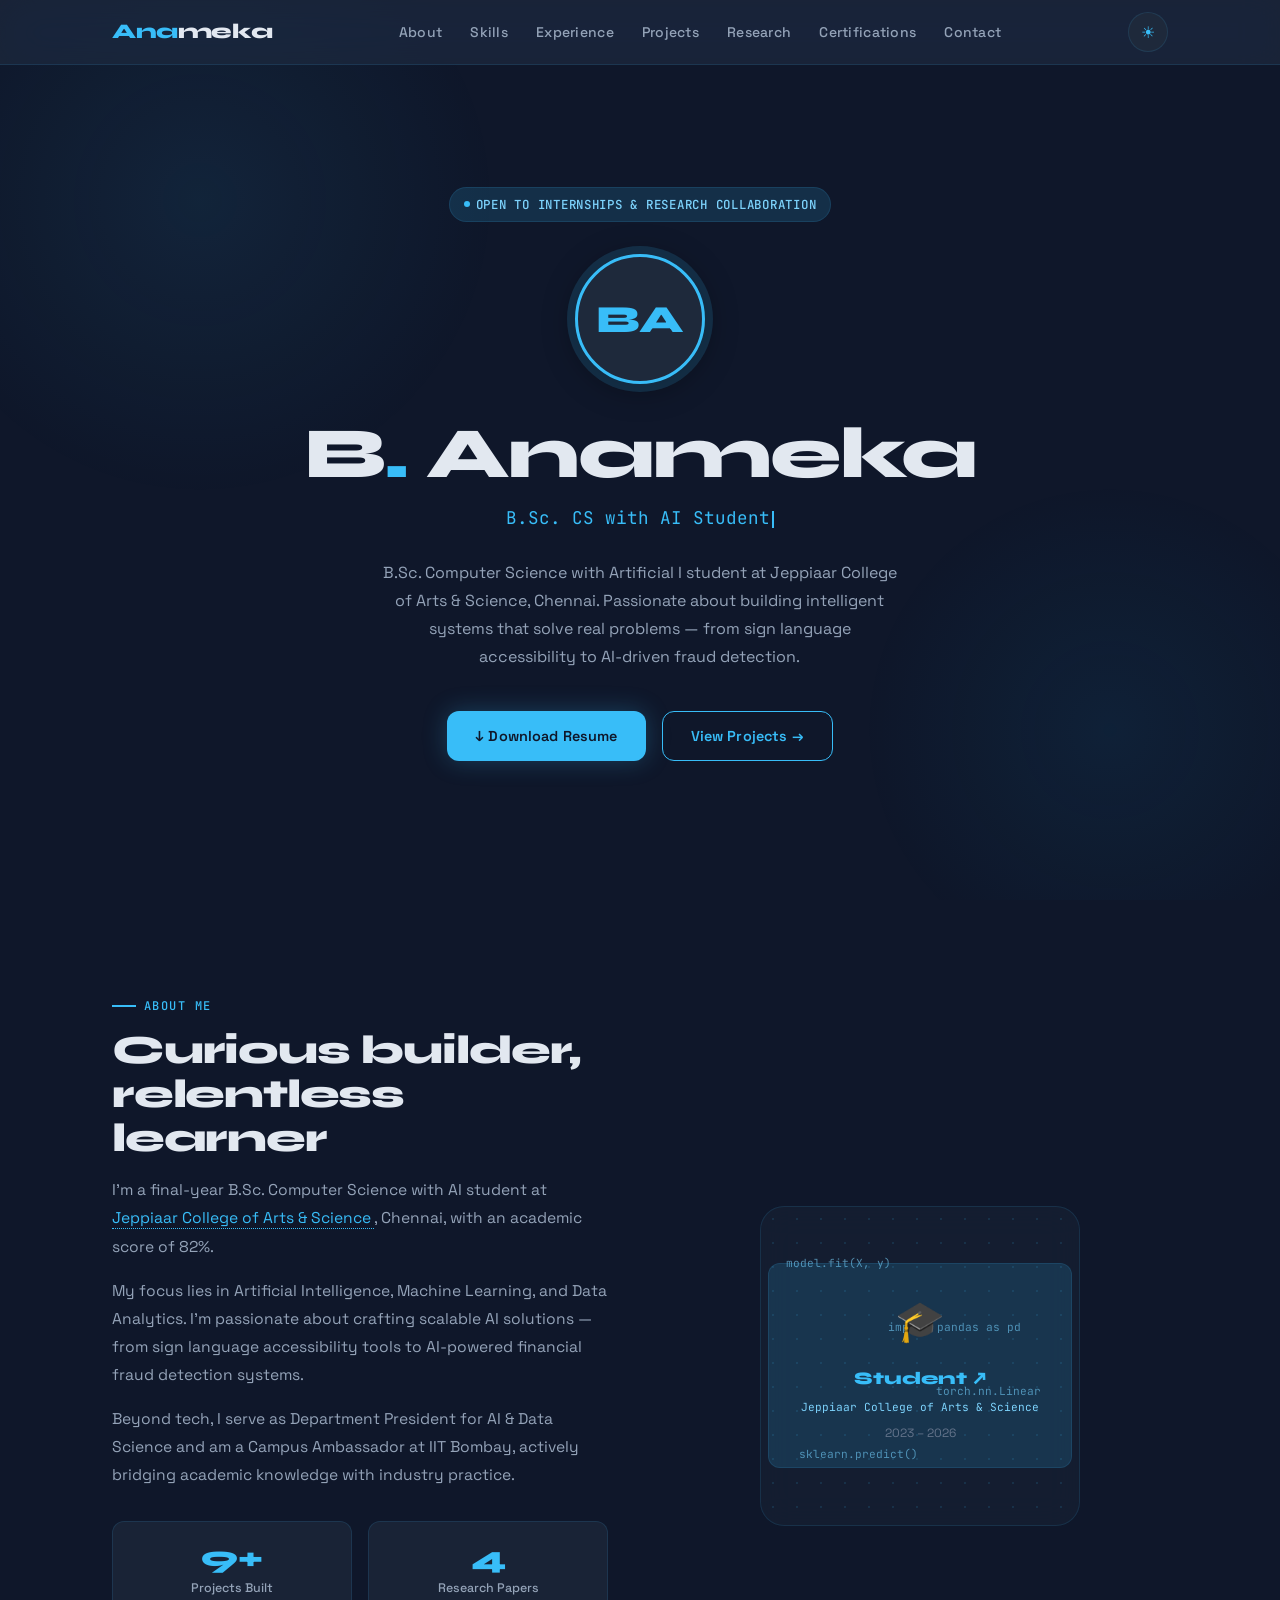
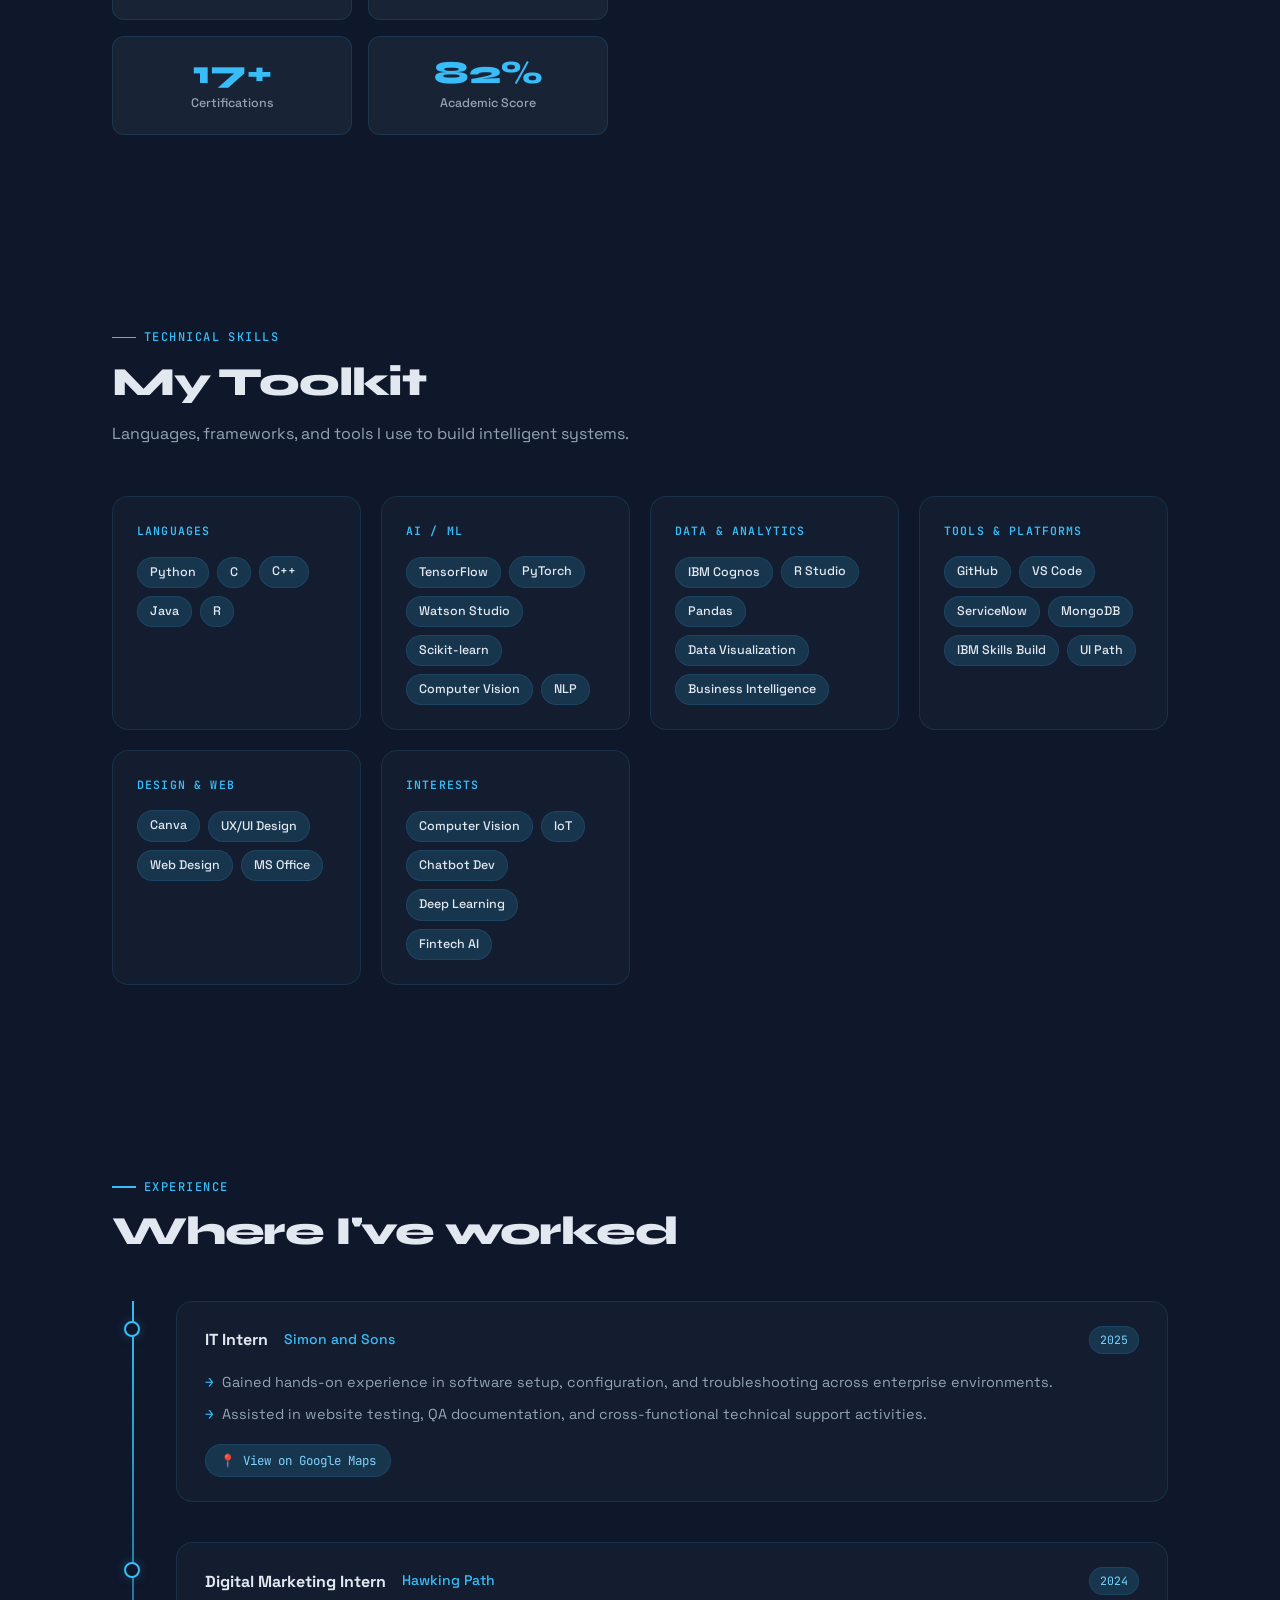
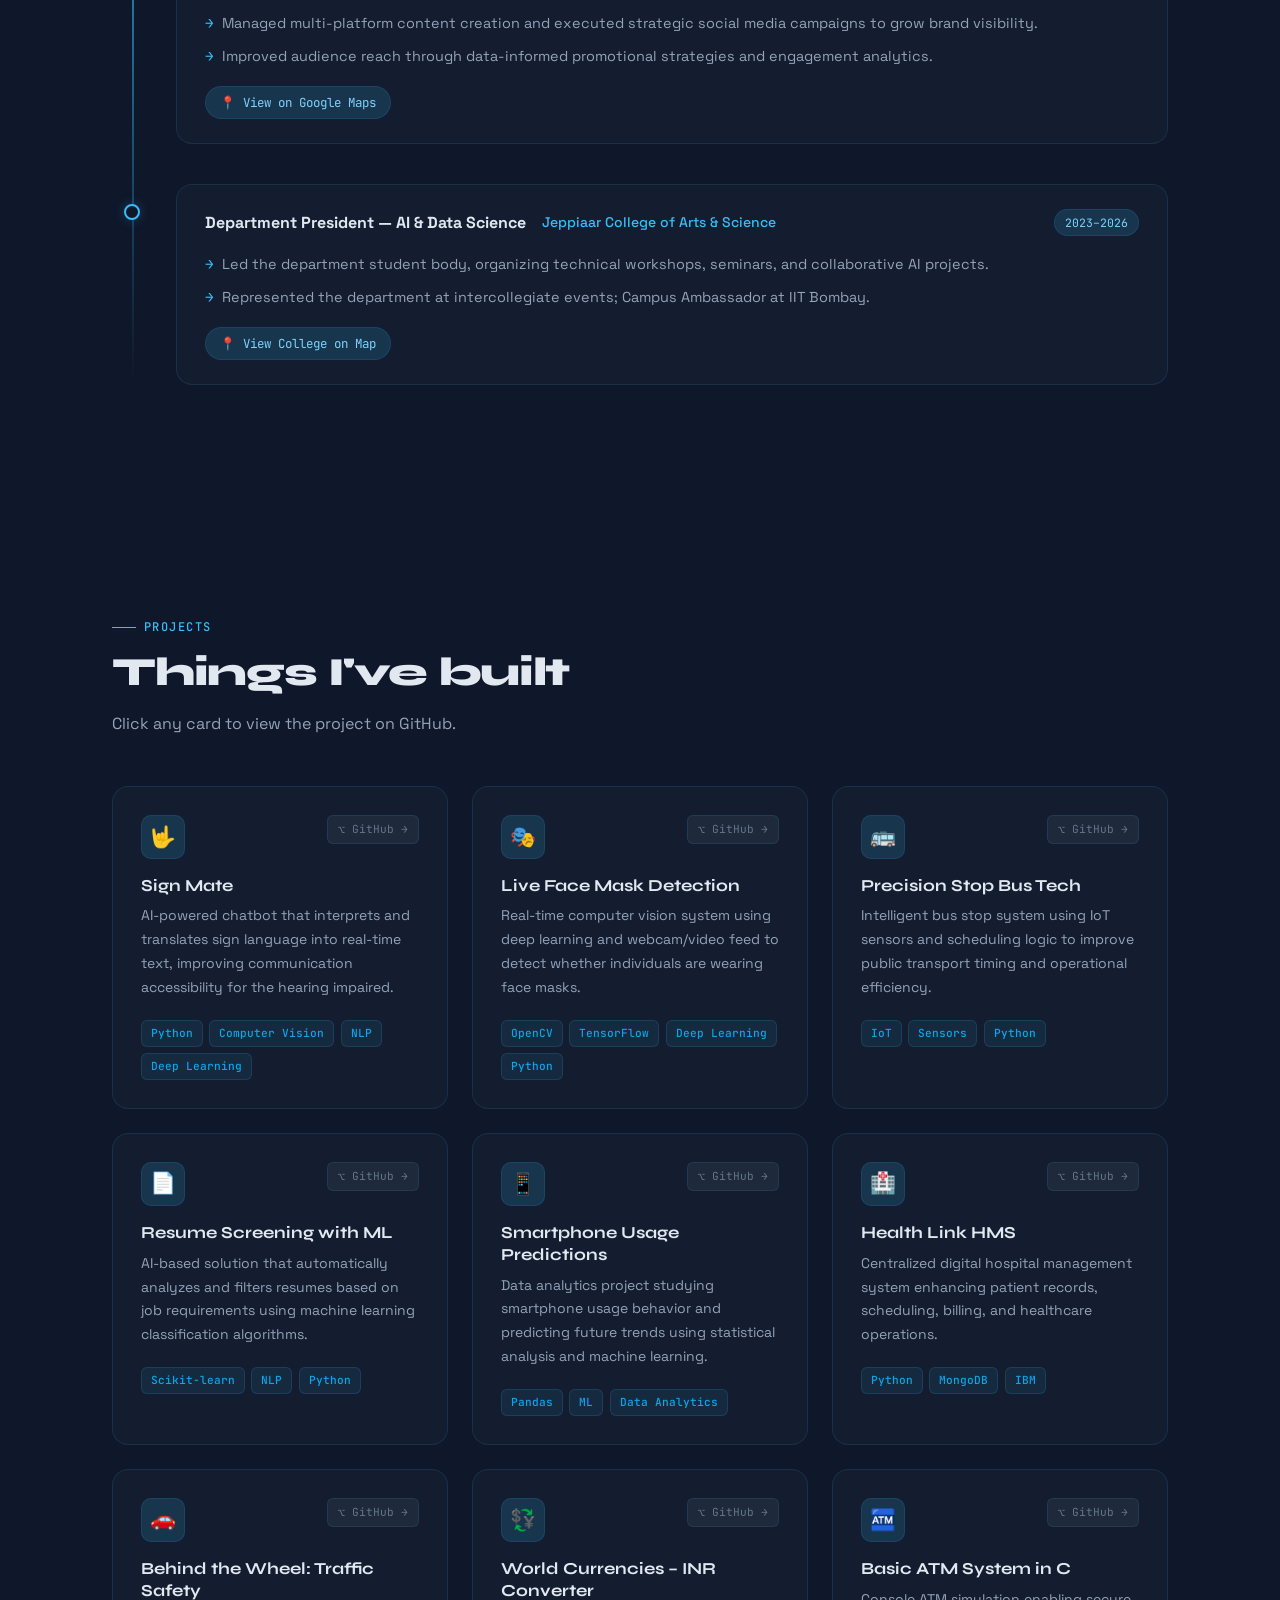
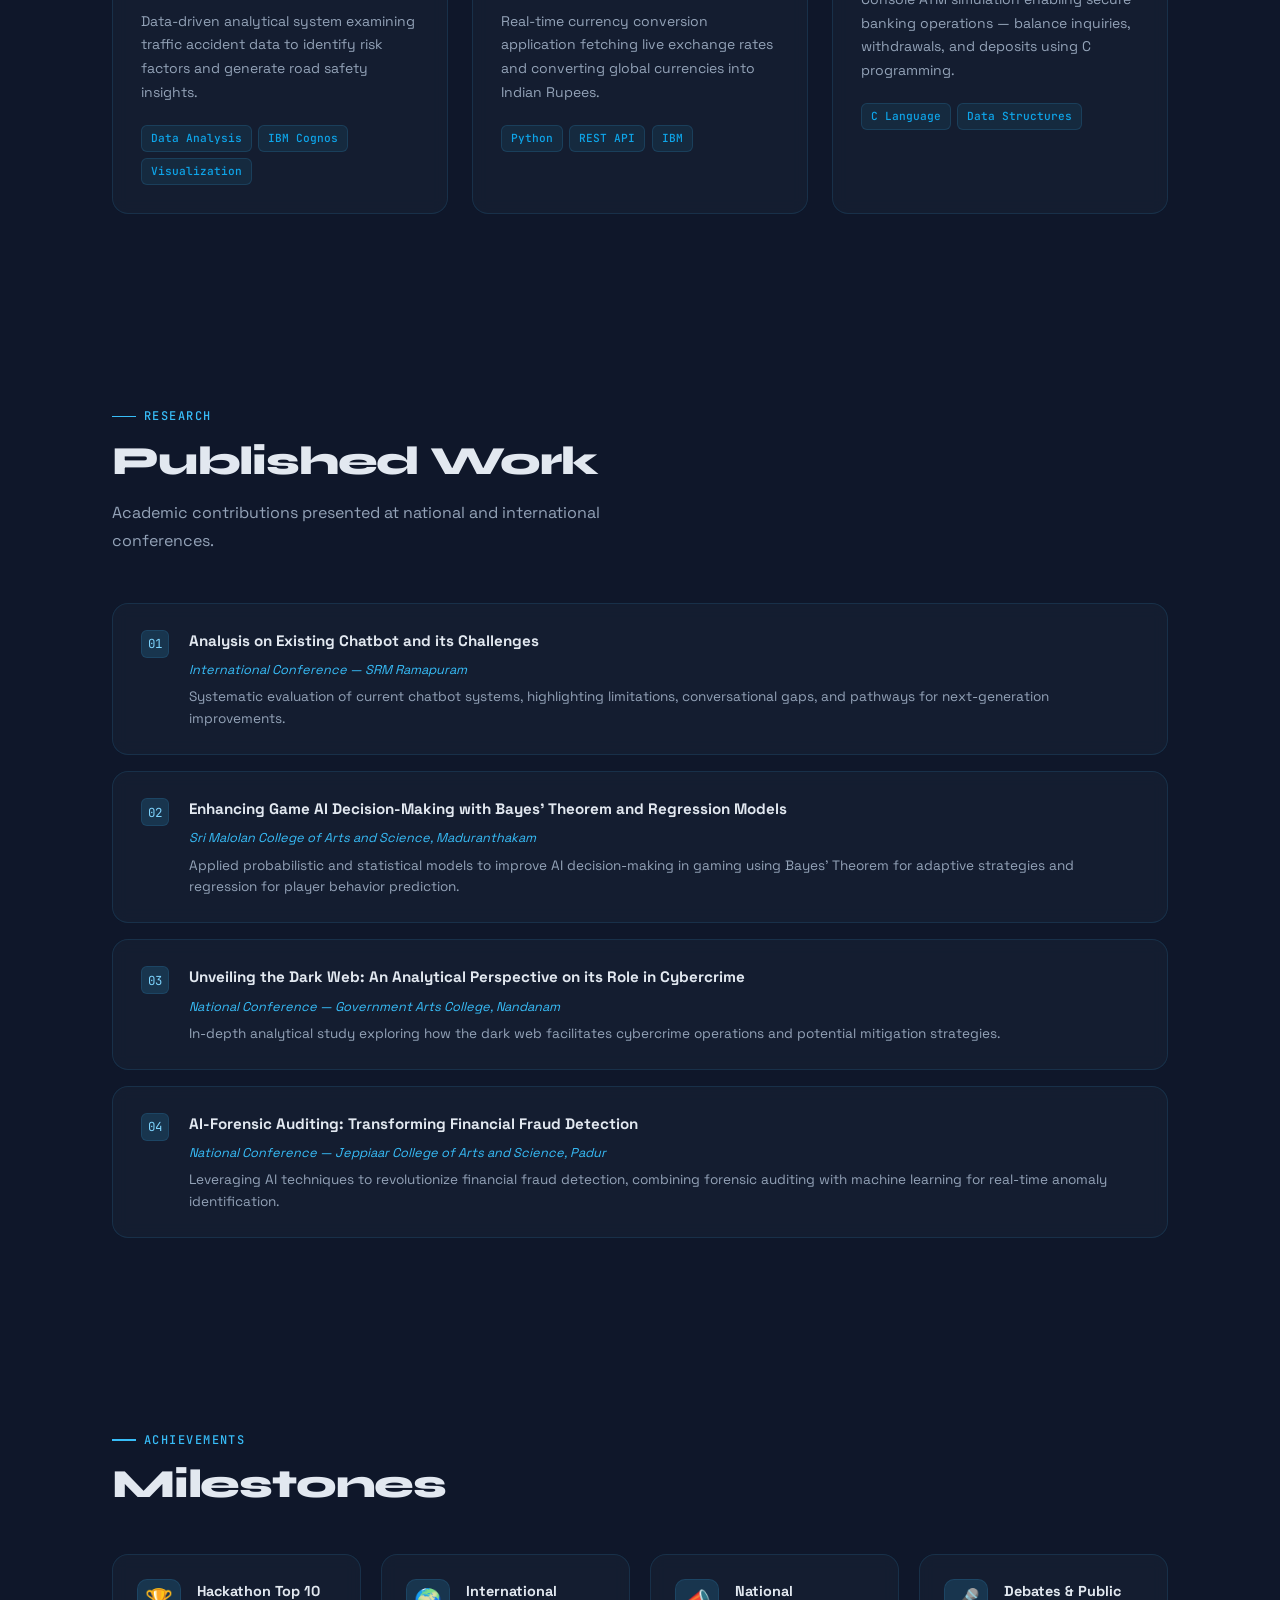
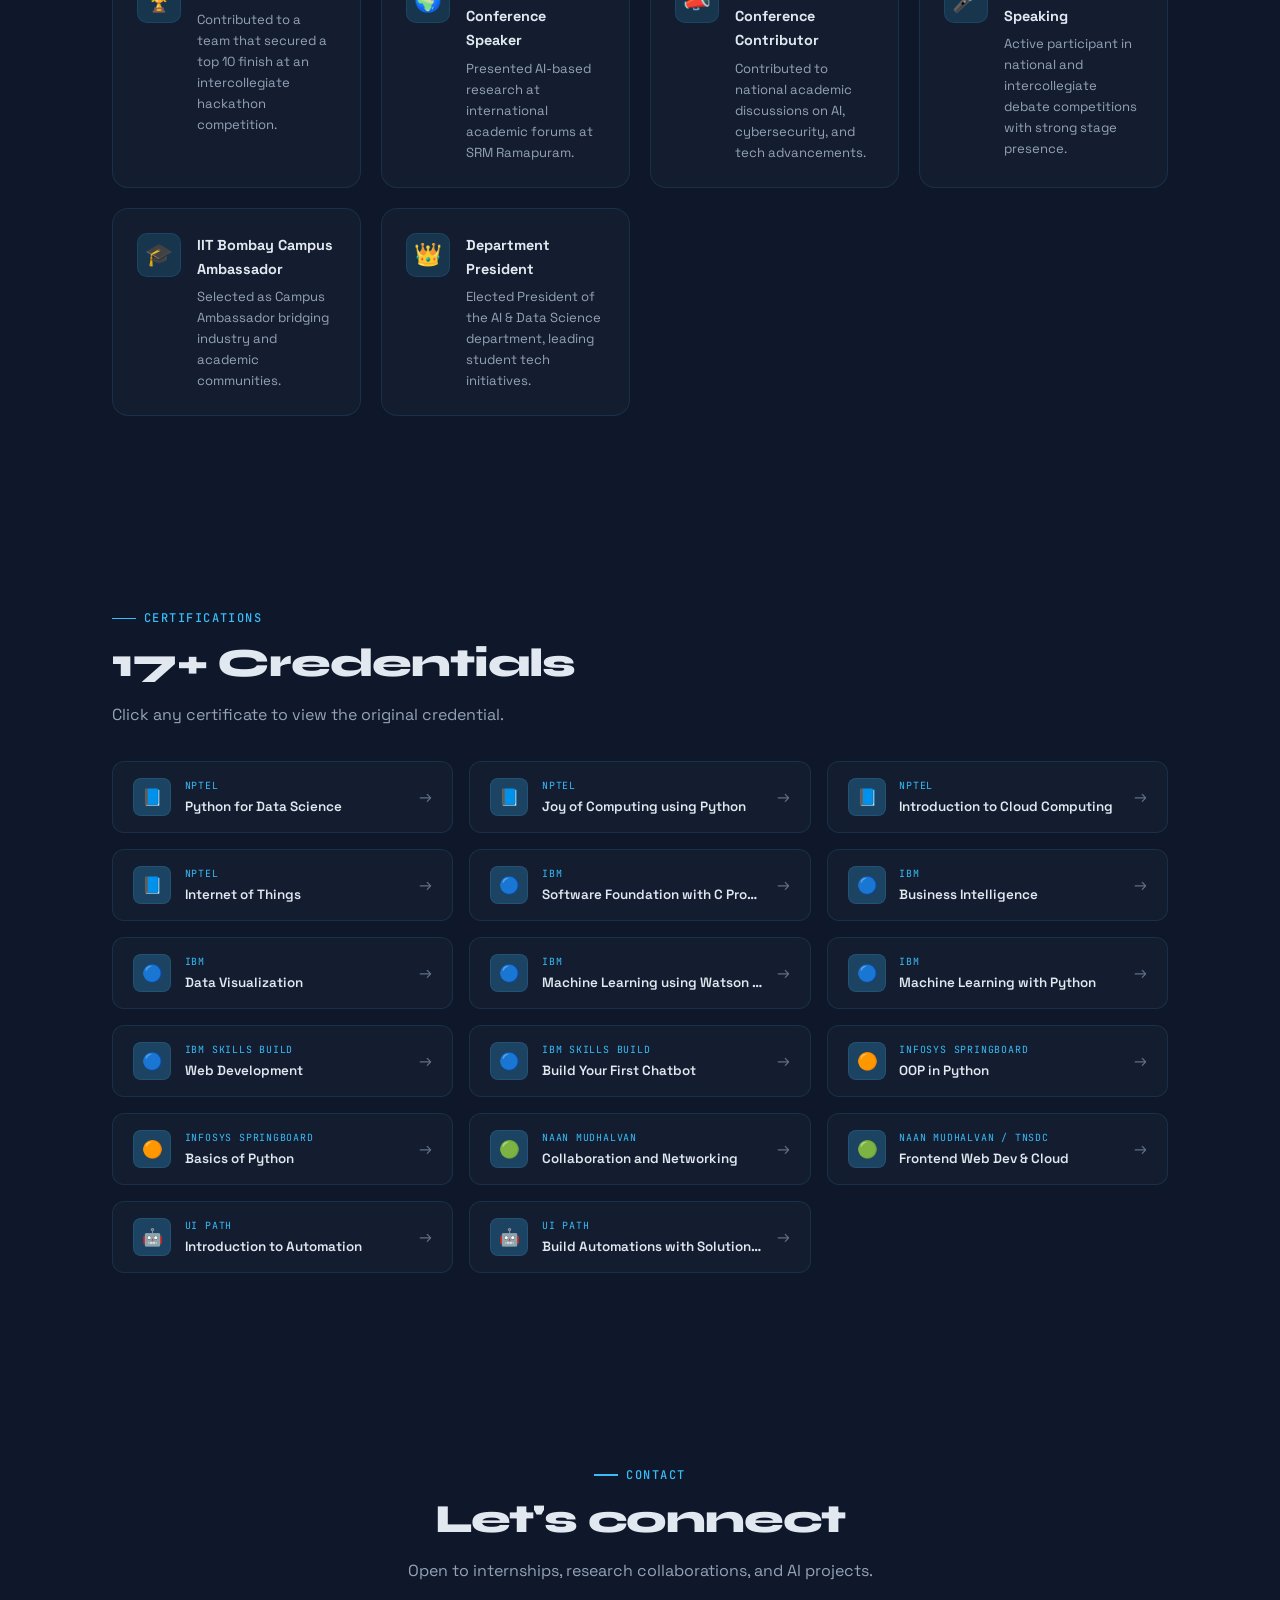
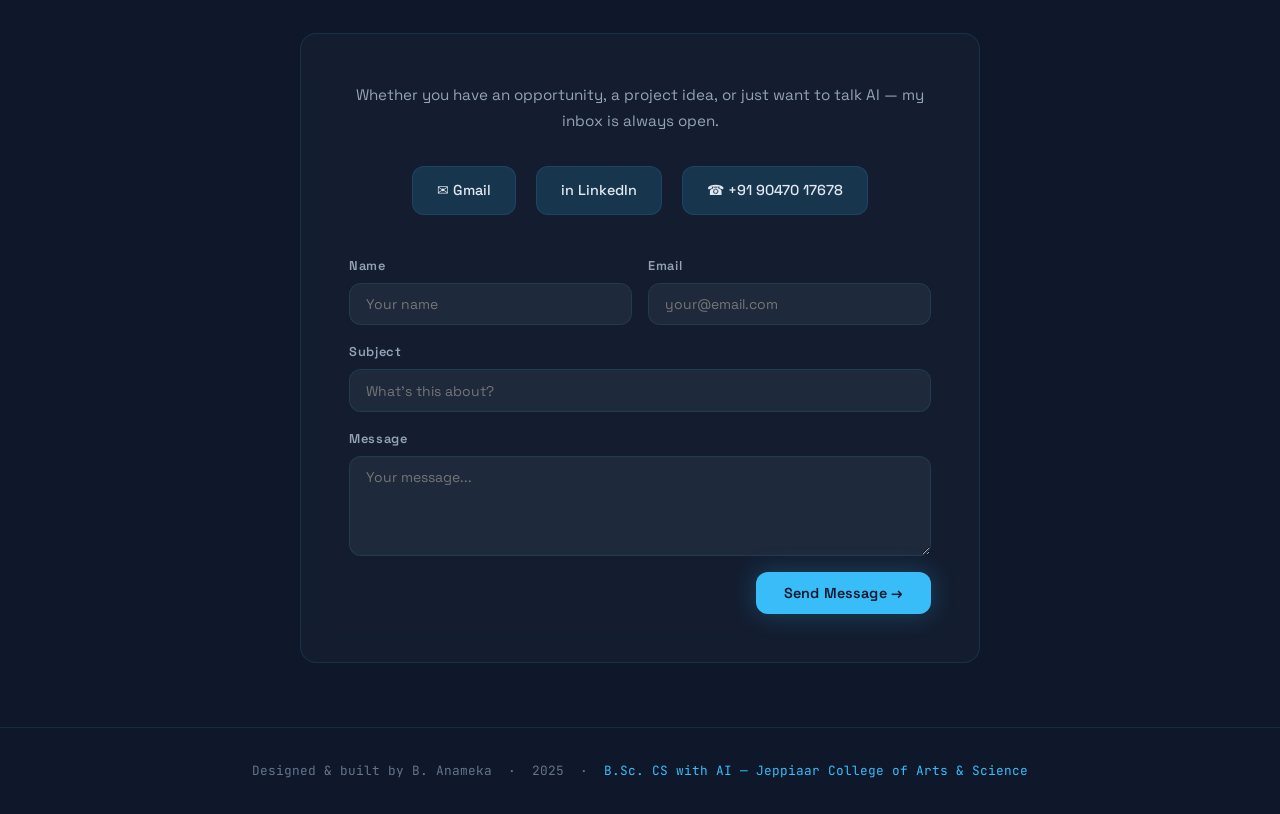
==== index.html @ 36dff704 "Rename anameka-portfolio.html to index.html" ====
<!DOCTYPE html>
<html lang="en" data-theme="dark">
<head>
<meta charset="UTF-8" />
<meta name="viewport" content="width=device-width, initial-scale=1.0" />
<title>B. Anameka </title>
<link rel="preconnect" href="https://fonts.googleapis.com" />
<link rel="preconnect" href="https://fonts.gstatic.com" crossorigin />
<link href="https://fonts.googleapis.com/css2?family=Space+Grotesk:wght@300;400;500;600;700&family=Syne:wght@400;600;700;800&family=JetBrains+Mono:wght@400;500&display=swap" rel="stylesheet" />
<style>
:root {
  --bg:#0f172a; --bg2:#1e293b; --bg3:#162032;
  --accent:#38bdf8; --accent2:#0ea5e9; --accent3:#7dd3fc;
  --text:#e2e8f0; --text2:#94a3b8; --text3:#64748b;
  --border:rgba(56,189,248,0.12); --glass:rgba(30,41,59,0.75);
  --card:rgba(22,32,50,0.8); --glow:rgba(56,189,248,0.15);
  --glow2:rgba(56,189,248,0.25); --radius:12px; --radius-lg:16px;
  --shadow:0 4px 32px rgba(0,0,0,0.4);
}
[data-theme="light"] {
  --bg:#f0f6ff; --bg2:#ffffff; --bg3:#e8f2fc;
  --accent:#0284c7; --accent2:#0369a1; --accent3:#0ea5e9;
  --text:#0f172a; --text2:#334155; --text3:#64748b;
  --border:rgba(2,132,199,0.15); --glass:rgba(255,255,255,0.82);
  --card:rgba(248,252,255,0.9); --glow:rgba(2,132,199,0.10);
  --glow2:rgba(2,132,199,0.18); --shadow:0 4px 32px rgba(14,58,120,0.10);
}
*,*::before,*::after{box-sizing:border-box;margin:0;padding:0;}
html{scroll-behavior:smooth;}
body{font-family:'Space Grotesk',sans-serif;background:var(--bg);color:var(--text);line-height:1.7;transition:background .3s,color .3s;overflow-x:hidden;}
.bg-mesh{position:fixed;inset:0;z-index:0;pointer-events:none;overflow:hidden;}
.bg-mesh::before{content:'';position:absolute;width:600px;height:600px;border-radius:50%;background:radial-gradient(circle,rgba(56,189,248,0.08)0%,transparent 70%);top:-100px;left:-100px;animation:drift1 18s ease-in-out infinite alternate;}
.bg-mesh::after{content:'';position:absolute;width:500px;height:500px;border-radius:50%;background:radial-gradient(circle,rgba(14,165,233,0.07)0%,transparent 70%);bottom:-80px;right:-80px;animation:drift2 22s ease-in-out infinite alternate;}
@keyframes drift1{from{transform:translate(0,0) scale(1);}to{transform:translate(80px,60px) scale(1.2);}}
@keyframes drift2{from{transform:translate(0,0) scale(1);}to{transform:translate(-60px,-40px) scale(1.15);}}
.container{max-width:1120px;margin:0 auto;padding:0 2rem;position:relative;z-index:1;}
nav{position:fixed;top:0;left:0;right:0;z-index:100;backdrop-filter:blur(20px) saturate(180%);-webkit-backdrop-filter:blur(20px);background:var(--glass);border-bottom:1px solid var(--border);transition:all .3s;}
.nav-inner{display:flex;align-items:center;justify-content:space-between;padding:0 2rem;height:64px;max-width:1120px;margin:0 auto;}
.nav-logo{font-family:'Syne',sans-serif;font-weight:800;font-size:1.3rem;color:var(--accent);letter-spacing:-.02em;text-decoration:none;}
.nav-logo span{color:var(--text);}
.nav-links{display:flex;gap:1.75rem;list-style:none;align-items:center;}
.nav-links a{color:var(--text2);font-size:.875rem;font-weight:500;text-decoration:none;letter-spacing:.02em;transition:color .2s;position:relative;padding-bottom:2px;}
.nav-links a::after{content:'';position:absolute;bottom:0;left:0;right:0;height:1.5px;background:var(--accent);transform:scaleX(0);transform-origin:left;transition:transform .3s;}
.nav-links a:hover{color:var(--accent);}
.nav-links a:hover::after{transform:scaleX(1);}
.theme-btn{width:40px;height:40px;border-radius:50%;border:1px solid var(--border);background:var(--bg2);color:var(--accent);cursor:pointer;font-size:1rem;display:flex;align-items:center;justify-content:center;transition:all .2s;}
.theme-btn:hover{background:var(--glow);border-color:var(--accent);}
#hero{min-height:100vh;display:flex;align-items:center;justify-content:center;padding:7rem 2rem 4rem;text-align:center;position:relative;z-index:1;}
.hero-inner{max-width:760px;margin:0 auto;}
.hero-badge{display:inline-flex;align-items:center;gap:6px;background:var(--glow);border:1px solid var(--border);color:var(--accent3);font-size:.78rem;font-weight:500;padding:6px 14px;border-radius:99px;margin-bottom:2rem;letter-spacing:.06em;text-transform:uppercase;font-family:'JetBrains Mono',monospace;animation:fadeDown .6s ease both;}
.hero-badge::before{content:'';width:6px;height:6px;border-radius:50%;background:var(--accent);display:inline-block;animation:pulse 2s infinite;}
@keyframes pulse{0%,100%{opacity:1;transform:scale(1);}50%{opacity:.4;transform:scale(.8);}}
.avatar-wrap{width:130px;height:130px;border-radius:50%;margin:0 auto 2rem;border:3px solid var(--accent);box-shadow:0 0 0 8px var(--glow),var(--shadow);overflow:hidden;animation:fadeUp .7s .1s ease both;display:flex;align-items:center;justify-content:center;background:var(--bg2);}
.avatar-wrap img{width:100%;height:100%;object-fit:cover;border-radius:50%;}
.avatar-initials{font-family:'Syne',sans-serif;font-size:2.4rem;font-weight:800;color:var(--accent);display:flex;width:100%;height:100%;align-items:center;justify-content:center;}
.hero-name{font-family:'Syne',sans-serif;font-size:clamp(2.8rem,6vw,4.5rem);font-weight:800;line-height:1.05;letter-spacing:-.03em;color:var(--text);animation:fadeUp .7s .2s ease both;margin-bottom:.75rem;}
.hero-name .accent-dot{color:var(--accent);}
.typing-wrap{font-family:'JetBrains Mono',monospace;font-size:clamp(.9rem,2vw,1.1rem);color:var(--accent);min-height:1.8em;margin-bottom:1.5rem;animation:fadeUp .7s .3s ease both;}
.typing-cursor{display:inline-block;width:2px;height:1em;background:var(--accent);vertical-align:middle;margin-left:2px;animation:blink .9s step-end infinite;}
@keyframes blink{0%,100%{opacity:1;}50%{opacity:0;}}
.hero-desc{font-size:1rem;color:var(--text2);line-height:1.75;max-width:520px;margin:0 auto 2.5rem;animation:fadeUp .7s .4s ease both;}
.hero-actions{display:flex;gap:1rem;justify-content:center;flex-wrap:wrap;animation:fadeUp .7s .5s ease both;}
.btn{display:inline-flex;align-items:center;gap:8px;padding:.75rem 1.75rem;border-radius:var(--radius);font-size:.9rem;font-weight:600;text-decoration:none;cursor:pointer;border:none;transition:all .25s;font-family:'Space Grotesk',sans-serif;letter-spacing:.01em;}
.btn-primary{background:var(--accent);color:#0f172a;box-shadow:0 0 24px var(--glow2);}
.btn-primary:hover{background:var(--accent3);box-shadow:0 0 36px var(--glow2);transform:translateY(-2px);}
.btn-outline{background:transparent;color:var(--accent);border:1.5px solid var(--accent);}
.btn-outline:hove
r{background:var(--glow);transform:translateY(-2px);box-shadow:0 0 24px var(--glow);}
section{padding:6rem 0;position:relative;z-index:1;}
.section-label{font-family:'JetBrains Mono',monospace;font-size:.75rem;font-weight:500;color:var(--accent);letter-spacing:.12em;text-transform:uppercase;margin-bottom:.75rem;display:flex;align-items:center;gap:8px;}
.section-label::before{content:'';width:24px;height:1.5px;background:var(--accent);}
.section-title{font-family:'Syne',sans-serif;font-size:clamp(1.8rem,3.5vw,2.5rem);font-weight:800;letter-spacing:-.03em;color:var(--text);margin-bottom:1rem;line-height:1.1;}
.section-sub{color:var(--text2);font-size:1rem;max-width:520px;line-height:1.75;}
.about-grid{display:grid;grid-template-columns:1fr 1fr;gap:4rem;align-items:center;}
.about-text p{color:var(--text2);margin-bottom:1rem;font-size:.975rem;line-height:1.8;}
.about-stats{display:grid;grid-template-columns:repeat(2,1fr);gap:1rem;margin-top:2rem;}
.stat-card{background:var(--glass);border:1px solid var(--border);border-radius:var(--radius);padding:1.25rem;text-align:center;backdrop-filter:blur(8px);}
.stat-num{font-family:'Syne',sans-serif;font-size:2rem;font-weight:800;color:var(--accent);line-height:1;display:block;}
.stat-label{font-size:.78rem;color:var(--text2);font-weight:500;margin-top:4px;display:block;}
.about-visual{position:relative;display:flex;align-items:center;justify-content:center;}
.about-visual-inner{width:320px;height:320px;border-radius:24px;background:var(--card);border:1px solid var(--border);display:flex;align-items:center;justify-content:center;position:relative;overflow:hidden;backdrop-filter:blur(16px);}
.about-grid-dots{position:absolute;inset:0;background-image:radial-gradient(var(--border) 1px,transparent 1px);background-size:24px 24px;}
.about-ai-icon{font-family:'JetBrains Mono',monospace;font-size:.7rem;color:var(--accent3);opacity:.6;position:absolute;animation:floatCode 8s linear infinite;white-space:nowrap;}
@keyframes floatCode{0%{opacity:0;transform:translateY(0);}10%{opacity:.7;}90%{opacity:.7;}100%{opacity:0;transform:translateY(-100px);}}
.about-center-badge{background:var(--glow);border:1px solid var(--border);border-radius:12px;padding:1.5rem 2rem;text-align:center;position:relative;z-index:2;}
.about-center-badge .icon{font-size:2.5rem;margin-bottom:.5rem;}
.skills-grid{display:grid;grid-template-columns:repeat(auto-fit,minmax(200px,1fr));gap:1.25rem;margin-top:3rem;}
.skill-group{background:var(--card);border:1px solid var(--border);border-radius:var(--radius-lg);padding:1.5rem;backdrop-filter:blur(8px);transition:all .3s;}
.skill-group:hover{border-color:rgba(56,189,248,.28);box-shadow:0 8px 32px var(--glow);}
.skill-group-title{font-size:.72rem;font-weight:600;color:var(--accent);text-transform:uppercase;letter-spacing:.1em;font-family:'JetBrains Mono',monospace;margin-bottom:1rem;}
.skill-pills{display:flex;flex-wrap:wrap;gap:.5rem;}
.pill{background:var(--glow);border:1px solid var(--border);color:var(--text);font-size:.78rem;font-weight:500;padding:4px 12px;border-radius:99px;transition:all .2s;}
.pill:hover{background:var(--glow2);border-color:var(--accent);color:var(--accent);}
.timeline{position:relative;margin-top:3rem;}
.timeline::before{content:'';position:absolute;left:20px;top:0;bottom:0;width:1.5px;background:linear-gradient(to bottom,var(--accent),transparent);}
.timeline-item{position:relative;padding-left:64px;margin-bottom:2.5rem;}
.timeline-dot{position:absolute;left:12px;top:20px;width:16px;height:16px;border-radius:50%;background:var(--bg);border:2.5px solid var(--accent);box-shadow:0 0 12px var(--glow2);}
.timeline-card{background:var(--card);border:1px solid var(--border);border-radius:var(--radius-lg);padding:1.5rem 1.75rem;backdrop-filter:blur(8px);transition:all .3s;}
.timeline-card:hover{border-color:rgba(56,189,248,.28);transform:translateX(4px);box-shadow:0 6px 30px var(--glow);}
.timeline-meta{display:flex;gap:1rem;align-items:center;flex-wrap:wrap;margin-bottom:.5rem;}
.timeline-role{font-weight:700;color:var(--text);font-size:1rem;}
.timeline-company{color:var(--accent);font-size:.875rem;font-weight:500;}
.timeline-year{margin-left:auto;background:var(--glow);border:1px solid var(--border);color:var(--accent3);font-size:.72rem;font-family:'JetBrains Mono',monospace;padding:3px 10px;border-radius:99px;}
.timeline-points{list-style:none;margin-top:.75rem;}
.timeline-points li{color:var(--text2);font-size:.9rem;padding:4px 0;display:flex;align-items:flex-start;gap:8px;}
.timeline-points li::before{content:'→';color:var(--accent);flex-shrink:0;font-family:'JetBrains Mono',monospace;}
.map-btn{display:inline-flex;align-items:center;gap:6px;margin-top:.85rem;font-size:.78rem;font-family:'JetBrains Mono',monospace;color:var(--accent3);background:var(--glow);border:1px solid var(--border);padding:5px 14px;border-radius:99px;text-decoration:none;transition:all .2s;}
.map-btn:hover{border-color:var(--accent);color:var(--accent);background:var(--glow2);}
.projects-grid{display:grid;grid-template-columns:repeat(auto-fit,minmax(300px,1fr));gap:1.5rem;margin-top:3rem;}
.project-card{display:block;text-decoration:none;background:var(--card);border:1px solid var(--border);border-radius:var(--radius-lg);padding:1.75rem;backdrop-filter:blur(8px);transition:all .35s cubic-bezier(.4,0,.2,1);position:relative;overflow:hidden;cursor:pointer;}
.project-card::before{content:'';position:absolute;top:0;left:0;right:0;height:2px;background:linear-gradient(90deg,transparent,var(--accent),transparent);transform:scaleX(0);transform-origin:left;transition:transform .4s;}
.project-card:hover{border-color:rgba(56,189,248,.3);box-shadow:0 16px 48px var(--glow);transform:translateY(-6px);}
.project-card:hover::before{transform:scaleX(1);}
.project-card-top{display:flex;align-items:flex-start;justify-content:space-between;margin-bottom:1rem;}
.project-icon{width:44px;height:44px;border-radius:10px;background:var(--glow);border:1px solid var(--border);display:flex;align-items:center;justify-content:center;font-size:1.3rem;}
.github-badge{font-size:.7rem;color:var(--text3);font-family:'JetBrains Mono',monospace;background:var(--bg2);border:1px solid var(--border);padding:4px 10px;border-radius:6px;display:flex;align-items:center;gap:4px;transition:all .2s;}
.project-card:hover .github-badge{color:var(--accent);border-color:var(--accent);}
.project-title{font-family:'Syne',sans-serif;font-weight:700;font-size:1.05rem;color:var(--text);margin-bottom:.5rem;line-height:1.3;}
.project-desc{color:var(--text2);font-size:.875rem;line-height:1.7;margin-bottom:1.25rem;}
.project-tags{display:flex;flex-wrap:wrap;gap:.4rem;}
.tag{font-family:'JetBrains Mono',monospace;font-size:.7rem;font-weight:500;color:var(--accent2);background:rgba(56,189,248,.08);border:1px solid rgba(56,189,248,.15);padding:3px 9px;border-radius:6px;transition:all .2s;}
.project-card:hover .tag{background:rgba(56,189,248,.15);border-color:rgba(56,189,248,.3);}
.research-list{margin-top:3rem;display:flex;flex-direction:column;gap:1rem;}
.research-item{background:var(--card);border:1px solid var(--border);border-radius:var(--radius-lg);padding:1.5rem 1.75rem;display:flex;gap:1.25rem;align-items:flex-start;backdrop-filter:blur(8px);transition:all .3s;}
.research-item:hover{border-color:rgba(56,189,248,.28);transform:translateX(6px);box-shadow:0 4px 24px var(--glow);}
.research-num{font-family:'JetBrains Mono',monospace;font-size:.78rem;color:var(--accent3);flex-shrink:0;width:28px;height:28px;border-radius:6px;background:var(--glow);border:1px solid var(--border);display:flex;align-items:center;justify-content:center;margin-top:2px;}
.research-title{font-weight:700;color:var(--text);font-size:.95rem;margin-bottom:.35rem;}
.research-venue{font-size:.8rem;color:var(--accent);font-style:italic;margin-bottom:.35rem;}
.research-desc{font-size:.85rem;color:var(--text2);line-height:1.6;}
.achieve-grid{display:grid;grid-template-columns:repeat(auto-fit,minmax(240px,1fr));gap:1.25rem;margin-top:3rem;}
.achieve-card{background:var(--card);border:1px solid var(--border);border-radius:var(--radius-lg);padding:1.5rem;display:flex;gap:1rem;align-items:flex-start;backdrop-filter:blur(8px);transition:all .3s;}
.achieve-card:hover{border-color:rgba(56,189,248,.28);box-shadow:0 6px 28px var(--glow);transform:translateY(-3px);}
.achieve-icon{font-size:1.4rem;width:44px;height:44px;flex-shrink:0;border-radius:10px;background:var(--glow);border:1px solid var(--border);display:flex;align-items:center;justify-content:center;}
.achieve-title{font-weight:700;color:var(--text);font-size:.9rem;margin-bottom:.3rem;}
.achieve-desc{font-size:.82rem;color:var(--text2);line-height:1.6;}
/* CERTIFICATIONS */
.cert-grid-cards{display:grid;grid-template-columns:repeat(auto-fit,minmax(280px,1fr));gap:1rem;margin-top:2rem;}
.cert-card{display:flex;align-items:center;gap:.85rem;background:var(--card);border:1px solid var(--border);border-radius:var(--radius);padding:1rem 1.25rem;text-decoration:none;transition:all .25s;backdrop-filter:blur(8px);cursor:pointer;}
.cert-card:hover{border-color:rgba(56,189,248,.35);background:rgba(56,189,248,.07);transform:translateY(-3px);box-shadow:0 6px 24px var(--glow);}
.cert-card-icon{width:38px;height:38px;flex-shrink:0;border-radius:8px;background:var(--glow2);border:1px solid var(--border);display:flex;align-items:center;justify-content:center;font-size:1.05rem;}
.cert-card-body{flex:1;min-width:0;}
.cert-card-org{font-size:.62rem;font-family:'JetBrains Mono',monospace;color:var(--accent);text-transform:uppercase;letter-spacing:.08em;margin-bottom:3px;}
.cert-card-name{font-size:.84rem;font-weight:600;color:var(--text);line-height:1.35;white-space:nowrap;overflow:hidden;text-overflow:ellipsis;}
.cert-card-arrow{color:var(--text3);font-size:1rem;transition:all .2s;flex-shrink:0;}
.cert-card:hover .cert-card-arrow{color:var(--accent);transform:translateX(3px);}
#contact{padding-bottom:4rem;}
.contact-inner{max-width:680px;margin:3rem auto 0;background:var(--card);border:1px solid var(--border);border-radius:var(--radius-lg);padding:3rem;backdrop-filter:blur(16px);text-align:center;}
.contact-links{display:flex;gap:1.25rem;justify-content:center;flex-wrap:wrap;margin-top:2rem;}
.contact-link{display:inline-flex;align-items:center;gap:8px;background:var(--glow);border:1.5px solid var(--border);color:var(--text);font-size:.9rem;font-weight:500;padding:.7rem 1.5rem;border-radius:var(--radius);text-decoration:none;transition:all .25s;}
.contact-link:hover{border-color:var(--accent);color:var(--accent);background:var(--glow2);transform:translateY(-2px);box-shadow:0 6px 24px var(--glow);}
.contact-form{margin-top:2.5rem;display:flex;flex-direction:column;gap:1rem;text-align:left;}
.form-row{display:grid;grid-template-columns:1fr 1fr;gap:1rem;}
.form-group{display:flex;flex-direction:column;gap:.4rem;}
.form-group label{font-size:.8rem;font-weight:600;color:var(--text2);letter-spacing:.05em;}
.form-group input,.form-group textarea{background:var(--bg2);border:1px solid var(--border);border-radius:var(--radius);padding:.7rem 1rem;color:var(--text);font-size:.875rem;font-family:inherit;outline:none;transition:all .2s;resize:vertical;}
.form-group input:focus,.form-group textarea:focus{border-color:var(--accent);box-shadow:0 0 0 3px var(--glow);}
.form-group textarea{min-height:100px;}
footer{text-align:center;padding:2rem;border-top:1px solid var(--border);color:var(--text3);font-size:.8rem;position:relative;z-index:1;font-family:'JetBrains Mono',monospace;}
@keyframes fadeUp{from{opacity:0;transform:translateY(24px);}to{opacity:1;transform:translateY(0);}}
@keyframes fadeDown{from{opacity:0;transform:translateY(-16px);}to{opacity:1;transform:translateY(0);}}
.reveal{opacity:0;transform:translateY(32px);transition:opacity .65s ease,transform .65s ease;}
.reveal.visible{opacity:1;transform:none;}
::-webkit-scrollbar{width:5px;}
::-webkit-scrollbar-track{background:var(--bg);}
::-webkit-scrollbar-thumb{background:var(--accent3);border-radius:99px;}
@media(max-width:768px){
  .about-grid{grid-template-columns:1fr;}
  .about-visual{display:none;}
  .nav-links{display:none;}
  .form-row{grid-template-columns:1fr;}
  .contact-inner{padding:2rem 1.5rem;}
  .hero-actions{flex-direction:column;align-items:center;}
  section{padding:4rem 0;}
}
</style>
</head>
<body>
<div class="bg-mesh"></div>

<!-- NAVBAR -->
<nav>
  <div class="nav-inner">
    <a href="#hero" class="nav-logo">Ana<span>meka</span></a>
    <ul class="nav-links">
      <li><a href="#about">About</a></li>
      <li><a href="#skills">Skills</a></li>
      <li><a href="#experience">Experience</a></li>
      <li><a href="#projects">Projects</a></li>
      <li><a href="#research">Research</a></li>
      <li><a href="#certifications">Certifications</a></li>
      <li><a href="#contact">Contact</a></li>
    </ul>
    <button class="theme-btn" onclick="toggleTheme()" title="Toggle theme">☀</button>
  </div>
</nav>

<!-- HERO -->
<section id="hero">
  <div class="hero-inner">
    <div class="hero-badge">Open to Internships &amp; Research Collaboration</div>

    <!--
    ╔══════════════════════════════════════════════╗
    ║  YOUR PROFILE PHOTO — HOW TO ADD IT          ║
    ║  1. Rename your photo to: profile.jpg        ║
    ║  2. Put it in the same folder as this file   ║
    ║  3. Replace "profile.jpg" in src= below      ║
    ║     with your actual photo filename          ║
    ║  If no photo is found, "BA" initials show.   ║
    ╚══════════════════════════════════════════════╝
    -->
    <div class="avatar-wrap" id="avatar-container">
      <img
        src="C:\Users\acer\OneDrive\Desktop\RESUME_PORTFOLIO_ANAME\Profile.jpg.jpeg"
        alt="B. Anameka profile photo"
        id="profile-img"
        onerror="document.getElementById('profile-img').style.display='none'; document.getElementById('avatar-initials').style.display='flex';"
      />
      <span class="avatar-initials" id="avatar-initials" style="display:none;">BA</span>
    </div>

    <h1 class="hero-name">B<span class="accent-dot">.</span> Anameka</h1>

    <!--
    ╔══════════════════════════════════════════════╗
    ║  TYPING ANIMATION TEXT                       ║
    ║  These are the phrases that cycle below      ║
    ║  your name. They are set in the <script>     ║
    ║  section at the bottom of this file.         ║
    ║  Look for: const phrases = [...]             ║
    ╚══════════════════════════════════════════════╝
    -->
    <div class="typing-wrap">
      <span id="typing-text"></span><span class="typing-cursor"></span>
    </div>

    <p class="hero-desc">
      B.Sc. Computer Science with Artificial I student at Jeppiaar College of Arts &amp; Science, Chennai.
      Passionate about building intelligent systems that solve real problems — from sign language
      accessibility to AI-driven fraud detection.
    </p>

    <div class="hero-actions">
      <!--
      ╔══════════════════════════════════════════════╗
      ║  RESUME DOWNLOAD BUTTON                      ║
      ║  1. Save your resume PDF as: resume.pdf      ║
      ║  2. Put it in the same folder as this file   ║
      ║  3. The button will automatically download   ║
      ║     the file when clicked                    ║
      ╚══════════════════════════════════════════════╝
      -->
      <a href="C:\Users\acer\OneDrive\Desktop\RESUME_PORTFOLIO_ANAME\Resume_ANAMEKA.pdf" download="B_Anameka_Resume.pdf" class="btn btn-primary">
        ↓ Download Resume
      </a>
      <a href="#projects" class="btn btn-outline">View Projects →</a>
    </div>
  </div>
</section>

<!-- ABOUT -->
<section id="about">
  <div class="container">
    <div class="about-grid">
      <div class="about-text reveal">
        <div class="section-label">About Me</div>
        <h2 class="section-title">Curious builder, relentless learner</h2>
        <p>I'm a final-year B.Sc. Computer Science with AI student at
          <!--
          College name is clickable — it opens the college website.
          If the website URL is wrong, change the href below.
          -->
          <a href="https://jeppiaararts.in/" target="_blank" style="color:var(--accent);text-decoration:none;border-bottom:1px dotted var(--accent);">
            Jeppiaar College of Arts &amp; Science
          </a>, Chennai, with an academic score of 82%.
        </p>
        <p>My focus lies in Artificial Intelligence, Machine Learning, and Data Analytics. I'm passionate about crafting scalable AI solutions — from sign language accessibility tools to AI-powered financial fraud detection systems.</p>
        <p>Beyond tech, I serve as Department President for AI &amp; Data Science and am a Campus Ambassador at IIT Bombay, actively bridging academic knowledge with industry practice.</p>
        <div class="about-stats">
          <div class="stat-card"><span class="stat-num">9+</span><span class="stat-label">Projects Built</span></div>
          <div class="stat-card"><span class="stat-num">4</span><span class="stat-label">Research Papers</span></div>
          <div class="stat-card"><span class="stat-num">17+</span><span class="stat-label">Certifications</span></div>
          <div class="stat-card"><span class="stat-num">82%</span><span class="stat-label">Academic Score</span></div>
        </div>
      </div>
      <div class="about-visual reveal">
        <div class="about-visual-inner">
          <div class="about-grid-dots"></div>
          <div class="about-ai-icon" style="top:15%;left:8%;">model.fit(X, y)</div>
          <div class="about-ai-icon" style="top:55%;left:55%;animation-delay:-3s;">torch.nn.Linear</div>
          <div class="about-ai-icon" style="top:75%;left:12%;animation-delay:-5s;">sklearn.predict()</div>
          <div class="about-ai-icon" style="top:35%;left:40%;animation-delay:-1.5s;">import pandas as pd</div>
          <div class="about-center-badge">
            <div class="icon">🎓</div>
            <!--
            "Student" label — clicking opens the college website
            -->
            <div style="font-family:'Syne',sans-serif;font-weight:800;font-size:1.1rem;margin-bottom:4px;">
              <a href="https://jeppiaararts.in/" target="_blank" style="color:var(--accent);text-decoration:none;">
                Student ↗
              </a>
            </div>
            <p style="font-family:'JetBrains Mono',monospace;font-size:.7rem;color:var(--accent3);">Jeppiaar College of Arts &amp; Science</p>
            <p style="margin-top:6px;color:var(--text3);font-size:.75rem;">2023 – 2026</p>
          </div>
        </div>
      </div>
    </div>
  </div>
</section>

<!-- SKILLS -->
<section id="skills">
  <div class="container">
    <div class="reveal">
      <div class="section-label">Technical Skills</div>
      <h2 class="section-title">My Toolkit</h2>
      <p class="section-sub">Languages, frameworks, and tools I use to build intelligent systems.</p>
    </div>
    <div class="skills-grid">
      <div class="skill-group reveal"><div class="skill-group-title">Languages</div><div class="skill-pills"><span class="pill">Python</span><span class="pill">C</span><span class="pill">C++</span><span class="pill">Java</span><span class="pill">R</span></div></div>
      <div class="skill-group reveal"><div class="skill-group-title">AI / ML</div><div class="skill-pills"><span class="pill">TensorFlow</span><span class="pill">PyTorch</span><span class="pill">Watson Studio</span><span class="pill">Scikit-learn</span><span class="pill">Computer Vision</span><span class="pill">NLP</span></div></div>
      <div class="skill-group reveal"><div class="skill-group-title">Data & Analytics</div><div class="skill-pills"><span class="pill">IBM Cognos</span><span class="pill">R Studio</span><span class="pill">Pandas</span><span class="pill">Data Visualization</span><span class="pill">Business Intelligence</span></div></div>
      <div class="skill-group reveal"><div class="skill-group-title">Tools & Platforms</div><div class="skill-pills"><span class="pill">GitHub</span><span class="pill">VS Code</span><span class="pill">ServiceNow</span><span class="pill">MongoDB</span><span class="pill">IBM Skills Build</span><span class="pill">UI Path</span></div></div>
      <div class="skill-group reveal"><div class="skill-group-title">Design & Web</div><div class="skill-pills"><span class="pill">Canva</span><span class="pill">UX/UI Design</span><span class="pill">Web Design</span><span class="pill">MS Office</span></div></div>
      <div class="skill-group reveal"><div class="skill-group-title">Interests</div><div class="skill-pills"><span class="pill">Computer Vision</span><span class="pill">IoT</span><span class="pill">Chatbot Dev</span><span class="pill">Deep Learning</span><span class="pill">Fintech AI</span></div></div>
    </div>
  </div>
</section>

<!-- EXPERIENCE -->
<section id="experience">
  <div class="container">
    <div class="reveal">
      <div class="section-label">Experience</div>
      <h2 class="section-title">Where I've worked</h2>
    </div>
    <div class="timeline">

      <div class="timeline-item reveal">
        <div class="timeline-dot"></div>
        <div class="timeline-card">
          <div class="timeline-meta">
            <span class="timeline-role">IT Intern</span>
            <span class="timeline-company">Simon and Sons</span>
            <span class="timeline-year">2025</span>
          </div>
          <ul class="timeline-points">
            <li>Gained hands-on experience in software setup, configuration, and troubleshooting across enterprise environments.</li>
            <li>Assisted in website testing, QA documentation, and cross-functional technical support activities.</li>
          </ul>
          <!--
          MAP LINK — clicking opens Google Maps.
          HOW TO UPDATE:
          1. Go to Google Maps
          2. Search "Simon and Sons Chennai" (or exact address)
          3. Click Share → Copy link
          4. Replace the href below with that link
          -->
          <a href="https://www.google.com/maps/search/Simon+and+Sons+Chennai" target="_blank" class="map-btn">
            📍 View on Google Maps
          </a>
        </div>
      </div>

      <div class="timeline-item reveal">
        <div class="timeline-dot"></div>
        <div class="timeline-card">
          <div class="timeline-meta">
            <span class="timeline-role">Digital Marketing Intern</span>
            <span class="timeline-company">Hawking Path</span>
            <span class="timeline-year">2024</span>
          </div>
          <ul class="timeline-points">
            <li>Managed multi-platform content creation and executed strategic social media campaigns to grow brand visibility.</li>
            <li>Improved audience reach through data-informed promotional strategies and engagement analytics.</li>
          </ul>
          <!--
          HOW TO UPDATE THIS MAP LINK:
          1. Search "Hawking Path" on Google Maps
          2. Click Share → Copy link → replace href below
          -->
          <a href="https://www.google.com/maps/search/Hawking+Path+Chennai" target="_blank" class="map-btn">
            📍 View on Google Maps
          </a>
        </div>
      </div>

      <div class="timeline-item reveal">
        <div class="timeline-dot"></div>
        <div class="timeline-card">
          <div class="timeline-meta">
            <span class="timeline-role">Department President — AI &amp; Data Science</span>
            <span class="timeline-company">Jeppiaar College of Arts &amp; Science</span>
            <span class="timeline-year">2023–2026</span>
          </div>
          <ul class="timeline-points">
            <li>Led the department student body, organizing technical workshops, seminars, and collaborative AI projects.</li>
            <li>Represented the department at intercollegiate events; Campus Ambassador at IIT Bombay.</li>
          </ul>
          <a href="https://www.google.com/maps/search/Jeppiaar+College+Arts+Science+Sholinganallur+Chennai" target="_blank" class="map-btn">
            📍 View College on Map
          </a>
        </div>
      </div>

    </div>
  </div>
</section>

<!-- PROJECTS -->
<section id="projects">
  <div class="container">
    <div class="reveal">
      <div class="section-label">Projects</div>
      <h2 class="section-title">Things I've built</h2>
      <!--
      ╔══════════════════════════════════════════════════╗
      ║  PROJECT GITHUB LINKS — HOW TO ADD THEM          ║
      ║  Each project card is a link to your GitHub.     ║
      ║  1. Go to github.com and find your repo          ║
      ║  2. Copy the URL from your browser               ║
      ║     e.g. https://github.com/yourusername/sign-mate
      ║  3. Find the project below                       ║
      ║  4. Replace href="#" with your GitHub URL        ║
      ║  5. If you don't have a repo yet, leave href="#" ║
      ╚══════════════════════════════════════════════════╝
      -->
      <p class="section-sub">Click any card to view the project on GitHub.</p>
    </div>
    <div class="projects-grid">

      <a href="#" target="_blank" class="project-card reveal"><!-- REPLACE # with your Sign Mate GitHub URL -->
        <div class="project-card-top"><div class="project-icon">🤟</div><span class="github-badge">⌥ GitHub →</span></div>
        <div class="project-title">Sign Mate</div>
        <div class="project-desc">AI-powered chatbot that interprets and translates sign language into real-time text, improving communication accessibility for the hearing impaired.</div>
        <div class="project-tags"><span class="tag">Python</span><span class="tag">Computer Vision</span><span class="tag">NLP</span><span class="tag">Deep Learning</span></div>
      </a>

      <a href="#" target="_blank" class="project-card reveal"><!-- REPLACE # with your Face Mask Detection GitHub URL -->
        <div class="project-card-top"><div class="project-icon">🎭</div><span class="github-badge">⌥ GitHub →</span></div>
        <div class="project-title">Live Face Mask Detection</div>
        <div class="project-desc">Real-time computer vision system using deep learning and webcam/video feed to detect whether individuals are wearing face masks.</div>
        <div class="project-tags"><span class="tag">OpenCV</span><span class="tag">TensorFlow</span><span class="tag">Deep Learning</span><span class="tag">Python</span></div>
      </a>

      <a href="#" target="_blank" class="project-card reveal"><!-- REPLACE # with your Bus Tech GitHub URL -->
        <div class="project-card-top"><div class="project-icon">🚌</div><span class="github-badge">⌥ GitHub →</span></div>
        <div class="project-title">Precision Stop Bus Tech</div>
        <div class="project-desc">Intelligent bus stop system using IoT sensors and scheduling logic to improve public transport timing and operational efficiency.</div>
        <div class="project-tags"><span class="tag">IoT</span><span class="tag">Sensors</span><span class="tag">Python</span></div>
      </a>

      <a href="#" target="_blank" class="project-card reveal">
        <div class="project-card-top"><div class="project-icon">📄</div><span class="github-badge">⌥ GitHub →</span></div>
        <div class="project-title">Resume Screening with ML</div>
        <div class="project-desc">AI-based solution that automatically analyzes and filters resumes based on job requirements using machine learning classification algorithms.</div>
        <div class="project-tags"><span class="tag">Scikit-learn</span><span class="tag">NLP</span><span class="tag">Python</span></div>
      </a>

      <a href="#" target="_blank" class="project-card reveal">
        <div class="project-card-top"><div class="project-icon">📱</div><span class="github-badge">⌥ GitHub →</span></div>
        <div class="project-title">Smartphone Usage Predictions</div>
        <div class="project-desc">Data analytics project studying smartphone usage behavior and predicting future trends using statistical analysis and machine learning.</div>
        <div class="project-tags"><span class="tag">Pandas</span><span class="tag">ML</span><span class="tag">Data Analytics</span></div>
      </a>

      <a href="https://github.com/Anameka/Health-Link" target="_blank" class="project-card reveal">
        <div class="project-card-top"><div class="project-icon">🏥</div><span class="github-badge">⌥ GitHub →</span></div>
        <div class="project-title">Health Link HMS</div>
        <div class="project-desc">Centralized digital hospital management system enhancing patient records, scheduling, billing, and healthcare operations.</div>
        <div class="project-tags"><span class="tag">Python</span><span class="tag">MongoDB</span><span class="tag">IBM</span></div>
      </a>

      <a href="#" target="_blank" class="project-card reveal">
        <div class="project-card-top"><div class="project-icon">🚗</div><span class="github-badge">⌥ GitHub →</span></div>
        <div class="project-title">Behind the Wheel: Traffic Safety</div>
        <div class="project-desc">Data-driven analytical system examining traffic accident data to identify risk factors and generate road safety insights.</div>
        <div class="project-tags"><span class="tag">Data Analysis</span><span class="tag">IBM Cognos</span><span class="tag">Visualization</span></div>
      </a>

      <a href="#" target="_blank" class="project-card reveal">
        <div class="project-card-top"><div class="project-icon">💱</div><span class="github-badge">⌥ GitHub →</span></div>
        <div class="project-title">World Currencies – INR Converter</div>
        <div class="project-desc">Real-time currency conversion application fetching live exchange rates and converting global currencies into Indian Rupees.</div>
        <div class="project-tags"><span class="tag">Python</span><span class="tag">REST API</span><span class="tag">IBM</span></div>
      </a>

      <a href="#" target="_blank" class="project-card reveal">
        <div class="project-card-top"><div class="project-icon">🏧</div><span class="github-badge">⌥ GitHub →</span></div>
        <div class="project-title">Basic ATM System in C</div>
        <div class="project-desc">Console ATM simulation enabling secure banking operations — balance inquiries, withdrawals, and deposits using C programming.</div>
        <div class="project-tags"><span class="tag">C Language</span><span class="tag">Data Structures</span></div>
      </a>

    </div>
  </div>
</section>

<!-- RESEARCH -->
<section id="research">
  <div class="container">
    <div class="reveal">
      <div class="section-label">Research</div>
      <h2 class="section-title">Published Work</h2>
      <p class="section-sub">Academic contributions presented at national and international conferences.</p>
    </div>
    <div class="research-list">
      <div class="research-item reveal"><div class="research-num">01</div><div><div class="research-title">Analysis on Existing Chatbot and its Challenges</div><div class="research-venue">International Conference — SRM Ramapuram</div><div class="research-desc">Systematic evaluation of current chatbot systems, highlighting limitations, conversational gaps, and pathways for next-generation improvements.</div></div></div>
      <div class="research-item reveal"><div class="research-num">02</div><div><div class="research-title">Enhancing Game AI Decision-Making with Bayes' Theorem and Regression Models</div><div class="research-venue">Sri Malolan College of Arts and Science, Maduranthakam</div><div class="research-desc">Applied probabilistic and statistical models to improve AI decision-making in gaming using Bayes' Theorem for adaptive strategies and regression for player behavior prediction.</div></div></div>
      <div class="research-item reveal"><div class="research-num">03</div><div><div class="research-title">Unveiling the Dark Web: An Analytical Perspective on its Role in Cybercrime</div><div class="research-venue">National Conference — Government Arts College, Nandanam</div><div class="research-desc">In-depth analytical study exploring how the dark web facilitates cybercrime operations and potential mitigation strategies.</div></div></div>
      <div class="research-item reveal"><div class="research-num">04</div><div><div class="research-title">AI-Forensic Auditing: Transforming Financial Fraud Detection</div><div class="research-venue">National Conference — Jeppiaar College of Arts and Science, Padur</div><div class="research-desc">Leveraging AI techniques to revolutionize financial fraud detection, combining forensic auditing with machine learning for real-time anomaly identification.</div></div></div>
    </div>
  </div>
</section>

<!-- ACHIEVEMENTS -->
<section id="achievements">
  <div class="container">
    <div class="reveal"><div class="section-label">Achievements</div><h2 class="section-title">Milestones</h2></div>
    <div class="achieve-grid">
      <div class="achieve-card reveal"><div class="achieve-icon">🏆</div><div><div class="achieve-title">Hackathon Top 10</div><div class="achieve-desc">Contributed to a team that secured a top 10 finish at an intercollegiate hackathon competition.</div></div></div>
      <div class="achieve-card reveal"><div class="achieve-icon">🌍</div><div><div class="achieve-title">International Conference Speaker</div><div class="achieve-desc">Presented AI-based research at international academic forums at SRM Ramapuram.</div></div></div>
      <div class="achieve-card reveal"><div class="achieve-icon">📣</div><div><div class="achieve-title">National Conference Contributor</div><div class="achieve-desc">Contributed to national academic discussions on AI, cybersecurity, and tech advancements.</div></div></div>
      <div class="achieve-card reveal"><div class="achieve-icon">🎤</div><div><div class="achieve-title">Debates &amp; Public Speaking</div><div class="achieve-desc">Active participant in national and intercollegiate debate competitions with strong stage presence.</div></div></div>
      <div class="achieve-card reveal"><div class="achieve-icon">🎓</div><div><div class="achieve-title">IIT Bombay Campus Ambassador</div><div class="achieve-desc">Selected as Campus Ambassador bridging industry and academic communities.</div></div></div>
      <div class="achieve-card reveal"><div class="achieve-icon">👑</div><div><div class="achieve-title">Department President</div><div class="achieve-desc">Elected President of the AI &amp; Data Science department, leading student tech initiatives.</div></div></div>
    </div>
  </div>
</section>

<!-- CERTIFICATIONS -->
<section id="certifications">
  <div class="container">
    <div class="reveal">
      <div class="section-label">Certifications</div>
      <h2 class="section-title">17+ Credentials</h2>
      <!--
      ╔══════════════════════════════════════════════════╗
      ║  CERTIFICATION LINKS — HOW TO ADD THEM           ║
      ║  Each certificate card opens your certificate.   ║
      ║                                                  ║
      ║  OPTION A — Certificate on a website             ║
      ║  (IBM SkillsBuild, NPTEL, Coursera, etc.)         ║
      ║  Go to the certificate page → copy URL →         ║
      ║  paste it as the href in that card below.        ║
      ║                                                  ║
      ║  OPTION B — Certificate as a photo/PDF           ║
      ║  Upload to Google Drive →                        ║
      ║  Right-click → Share → Anyone with link →        ║
      ║  Copy link → paste as href below.               ║
      ║                                                  ║
      ║  Replace href="#" with your actual link.         ║
      ╚══════════════════════════════════════════════════╝
      -->
      <p class="section-sub">Click any certificate to view the original credential.</p>
    </div>
    <div class="cert-grid-cards">

      <a href="#" target="_blank" class="cert-card reveal"><!-- REPLACE # with your NPTEL Python cert link -->
        <div class="cert-card-icon">📘</div>
        <div class="cert-card-body"><div class="cert-card-org">NPTEL</div><div class="cert-card-name">Python for Data Science</div></div>
        <span class="cert-card-arrow">→</span>
      </a>

      <a href="#" target="_blank" class="cert-card reveal">
        <div class="cert-card-icon">📘</div>
        <div class="cert-card-body"><div class="cert-card-org">NPTEL</div><div class="cert-card-name">Joy of Computing using Python</div></div>
        <span class="cert-card-arrow">→</span>
      </a>

      <a href="#" target="_blank" class="cert-card reveal">
        <div class="cert-card-icon">📘</div>
        <div class="cert-card-body"><div class="cert-card-org">NPTEL</div><div class="cert-card-name">Introduction to Cloud Computing</div></div>
        <span class="cert-card-arrow">→</span>
      </a>

      <a href="#" target="_blank" class="cert-card reveal">
        <div class="cert-card-icon">📘</div>
        <div class="cert-card-body"><div class="cert-card-org">NPTEL</div><div class="cert-card-name">Internet of Things</div></div>
        <span class="cert-card-arrow">→</span>
      </a>

      <a href="#" target="_blank" class="cert-card reveal">
        <div class="cert-card-icon">🔵</div>
        <div class="cert-card-body"><div class="cert-card-org">IBM</div><div class="cert-card-name">Software Foundation with C Programming</div></div>
        <span class="cert-card-arrow">→</span>
      </a>

      <a href="#" target="_blank" class="cert-card reveal">
        <div class="cert-card-icon">🔵</div>
        <div class="cert-card-body"><div class="cert-card-org">IBM</div><div class="cert-card-name">Business Intelligence</div></div>
        <span class="cert-card-arrow">→</span>
      </a>

      <a href="#" target="_blank" class="cert-card reveal">
        <div class="cert-card-icon">🔵</div>
        <div class="cert-card-body"><div class="cert-card-org">IBM</div><div class="cert-card-name">Data Visualization</div></div>
        <span class="cert-card-arrow">→</span>
      </a>

      <a href="#" target="_blank" class="cert-card reveal">
        <div class="cert-card-icon">🔵</div>
        <div class="cert-card-body"><div class="cert-card-org">IBM</div><div class="cert-card-name">Machine Learning using Watson Studio</div></div>
        <span class="cert-card-arrow">→</span>
      </a>

      <a href="#" target="_blank" class="cert-card reveal">
        <div class="cert-card-icon">🔵</div>
        <div class="cert-card-body"><div class="cert-card-org">IBM</div><div class="cert-card-name">Machine Learning with Python</div></div>
        <span class="cert-card-arrow">→</span>
      </a>

      <a href="#" target="_blank" class="cert-card reveal">
        <div class="cert-card-icon">🔵</div>
        <div class="cert-card-body"><div class="cert-card-org">IBM Skills Build</div><div class="cert-card-name">Web Development</div></div>
        <span class="cert-card-arrow">→</span>
      </a>

      <a href="#" target="_blank" class="cert-card reveal">
        <div class="cert-card-icon">🔵</div>
        <div class="cert-card-body"><div class="cert-card-org">IBM Skills Build</div><div class="cert-card-name">Build Your First Chatbot</div></div>
        <span class="cert-card-arrow">→</span>
      </a>

      <a href="#" target="_blank" class="cert-card reveal">
        <div class="cert-card-icon">🟠</div>
        <div class="cert-card-body"><div class="cert-card-org">Infosys Springboard</div><div class="cert-card-name">OOP in Python</div></div>
        <span class="cert-card-arrow">→</span>
      </a>

      <a href="#" target="_blank" class="cert-card reveal">
        <div class="cert-card-icon">🟠</div>
        <div class="cert-card-body"><div class="cert-card-org">Infosys Springboard</div><div class="cert-card-name">Basics of Python</div></div>
        <span class="cert-card-arrow">→</span>
      </a>

      <a href="#" target="_blank" class="cert-card reveal">
        <div class="cert-card-icon">🟢</div>
        <div class="cert-card-body"><div class="cert-card-org">Naan Mudhalvan</div><div class="cert-card-name">Collaboration and Networking</div></div>
        <span class="cert-card-arrow">→</span>
      </a>

      <a href="#" target="_blank" class="cert-card reveal">
        <div class="cert-card-icon">🟢</div>
        <div class="cert-card-body"><div class="cert-card-org">Naan Mudhalvan / TNSDC</div><div class="cert-card-name">Frontend Web Dev &amp; Cloud</div></div>
        <span class="cert-card-arrow">→</span>
      </a>

      <a href="#" target="_blank" class="cert-card reveal">
        <div class="cert-card-icon">🤖</div>
        <div class="cert-card-body"><div class="cert-card-org">UI Path</div><div class="cert-card-name">Introduction to Automation</div></div>
        <span class="cert-card-arrow">→</span>
      </a>

      <a href="#" target="_blank" class="cert-card reveal">
        <div class="cert-card-icon">🤖</div>
        <div class="cert-card-body"><div class="cert-card-org">UI Path</div><div class="cert-card-name">Build Automations with Solution Accelerators</div></div>
        <span class="cert-card-arrow">→</span>
      </a>

    </div>
  </div>
</section>

<!-- CONTACT -->
<section id="contact">
  <div class="container">
    <div style="text-align:center;" class="reveal">
      <div class="section-label" style="justify-content:center;">Contact</div>
      <h2 class="section-title">Let's connect</h2>
      <p class="section-sub" style="margin:0 auto;">Open to internships, research collaborations, and AI projects.</p>
    </div>
    <div class="contact-inner reveal">
      <p style="color:var(--text2);font-size:.95rem;line-height:1.7;">Whether you have an opportunity, a project idea, or just want to talk AI — my inbox is always open.</p>
      <div class="contact-links">
        <a href="mailto:anamekaanameka25@gmail.com" class="contact-link">✉ Gmail</a>
        <!--
        LinkedIn link — your profile URL is already set correctly below.
        If your LinkedIn URL changes, update the href.
        -->
        <a href="https://www.linkedin.com/in/anameka-644243811" target="_blank" class="contact-link">in LinkedIn</a>
        <a href="tel:+919047017678" class="contact-link">☎ +91 90470 17678</a>
      </div>
      <div class="contact-form">
        <div class="form-row">
          <div class="form-group"><label>Name</label><input type="text" id="c-name" placeholder="Your name" /></div>
          <div class="form-group"><label>Email</label><input type="email" id="c-email" placeholder="your@email.com" /></div>
        </div>
        <div class="form-group"><label>Subject</label><input type="text" id="c-subject" placeholder="What's this about?" /></div>
        <div class="form-group"><label>Message</label><textarea id="c-message" placeholder="Your message..."></textarea></div>
        <button class="btn btn-primary" style="align-self:flex-end;" onclick="handleContactForm()">Send Message →</button>
      </div>
    </div>
  </div>
</section>

<footer>
  <div class="container">
    <p>Designed &amp; built by B. Anameka &nbsp;·&nbsp; 2025 &nbsp;·&nbsp;
      <span style="color:var(--accent);">B.Sc. CS with AI — Jeppiaar College of Arts &amp; Science</span>
    </p>
  </div>
</footer>

<script>
// ════════════════════════════════════════
// 1. DARK / LIGHT MODE TOGGLE
//    Clicking the ☀ / 🌙 button in the
//    top-right corner switches the theme.
// ════════════════════════════════════════
function toggleTheme() {
  const html = document.documentElement;
  const isDark = html.getAttribute('data-theme') === 'dark';
  html.setAttribute('data-theme', isDark ? 'light' : 'dark');
  document.querySelector('.theme-btn').textContent = isDark ? '🌙' : '☀';
}

// ════════════════════════════════════════
// 2. TYPING ANIMATION
//    These phrases appear one-by-one under
//    your name. They type out, pause, then
//    delete and move to the next phrase.
//
//    ✏ TO CHANGE PHRASES:
//    Edit the list below. Add your own,
//    remove any you don't want.
// ════════════════════════════════════════
const phrases = [
  'B.Sc. CS with AI Student',
  'Machine Learning Enthusiast',
  'Data Analyst',
  'Chatbot Developer',
  'Research Author'
];
let phraseIndex = 0, charIndex = 0, deleting = false;
const typingEl = document.getElementById('typing-text');
function type() {
  const phrase = phrases[phraseIndex];
  if (!deleting) {
    typingEl.textContent = phrase.slice(0, charIndex + 1);
    charIndex++;
    if (charIndex === phrase.length) {
      deleting = true;
      setTimeout(type, 1800); // wait 1.8s before deleting
      return;
    }
  } else {
    typingEl.textContent = phrase.slice(0, charIndex - 1);
    charIndex--;
    if (charIndex === 0) {
      deleting = false;
      phraseIndex = (phraseIndex + 1) % phrases.length;
    }
  }
  setTimeout(type, deleting ? 50 : 80);
}
type(); // start the animation

// ════════════════════════════════════════
// 3. SCROLL REVEAL ANIMATION
//    Elements fade in from below as you
//    scroll down the page.
//    You don't need to change anything here.
// ════════════════════════════════════════
const observer = new IntersectionObserver((entries) => {
  entries.forEach((entry, i) => {
    if (entry.isIntersecting) {
      entry.target.style.transitionDelay = (i * 0.04) + 's';
      entry.target.classList.add('visible');
      observer.unobserve(entry.target);
    }
  });
}, { threshold: 0.10 });
document.querySelectorAll('.reveal').forEach(el => observer.observe(el));

// ════════════════════════════════════════
// 4. SMOOTH SCROLL FOR NAVBAR LINKS
//    When you click "Projects" in the nav,
//    the page smoothly scrolls to that section.
// ════════════════════════════════════════
document.querySelectorAll('a[href^="#"]').forEach(a => {
  a.addEventListener('click', e => {
    const target = document.querySelector(a.getAttribute('href'));
    if (target) {
      e.preventDefault();
      target.scrollIntoView({ behavior: 'smooth', block: 'start' });
    }
  });
});

// ════════════════════════════════════════
// 5. CONTACT FORM VALIDATION
//    Makes sure the visitor fills in all
//    fields before sending.
//    Currently shows a popup message.
//    To actually send emails, you'll need
//    to connect a service like Formspree.io
//    (free plan available).
// ════════════════════════════════════════
function handleContactForm() {
  const name    = document.getElementById('c-name').value.trim();
  const email   = document.getElementById('c-email').value.trim();
  const subject = document.getElementById('c-subject').value.trim();
  const message = document.getElementById('c-message').value.trim();
  if (!name || !email || !message) {
    alert('⚠ Please fill in your name, email, and message before sending!');
    return;
  }
  alert('✅ Thank you ' + name + '! Your message has been noted. I will get back to you at ' + email + ' soon!');
  document.getElementById('c-name').value = '';
  document.getElementById('c-email').value = '';
  document.getElementById('c-subject').value = '';
  document.getElementById('c-message').value = '';
}
</script>
</body>
</html>
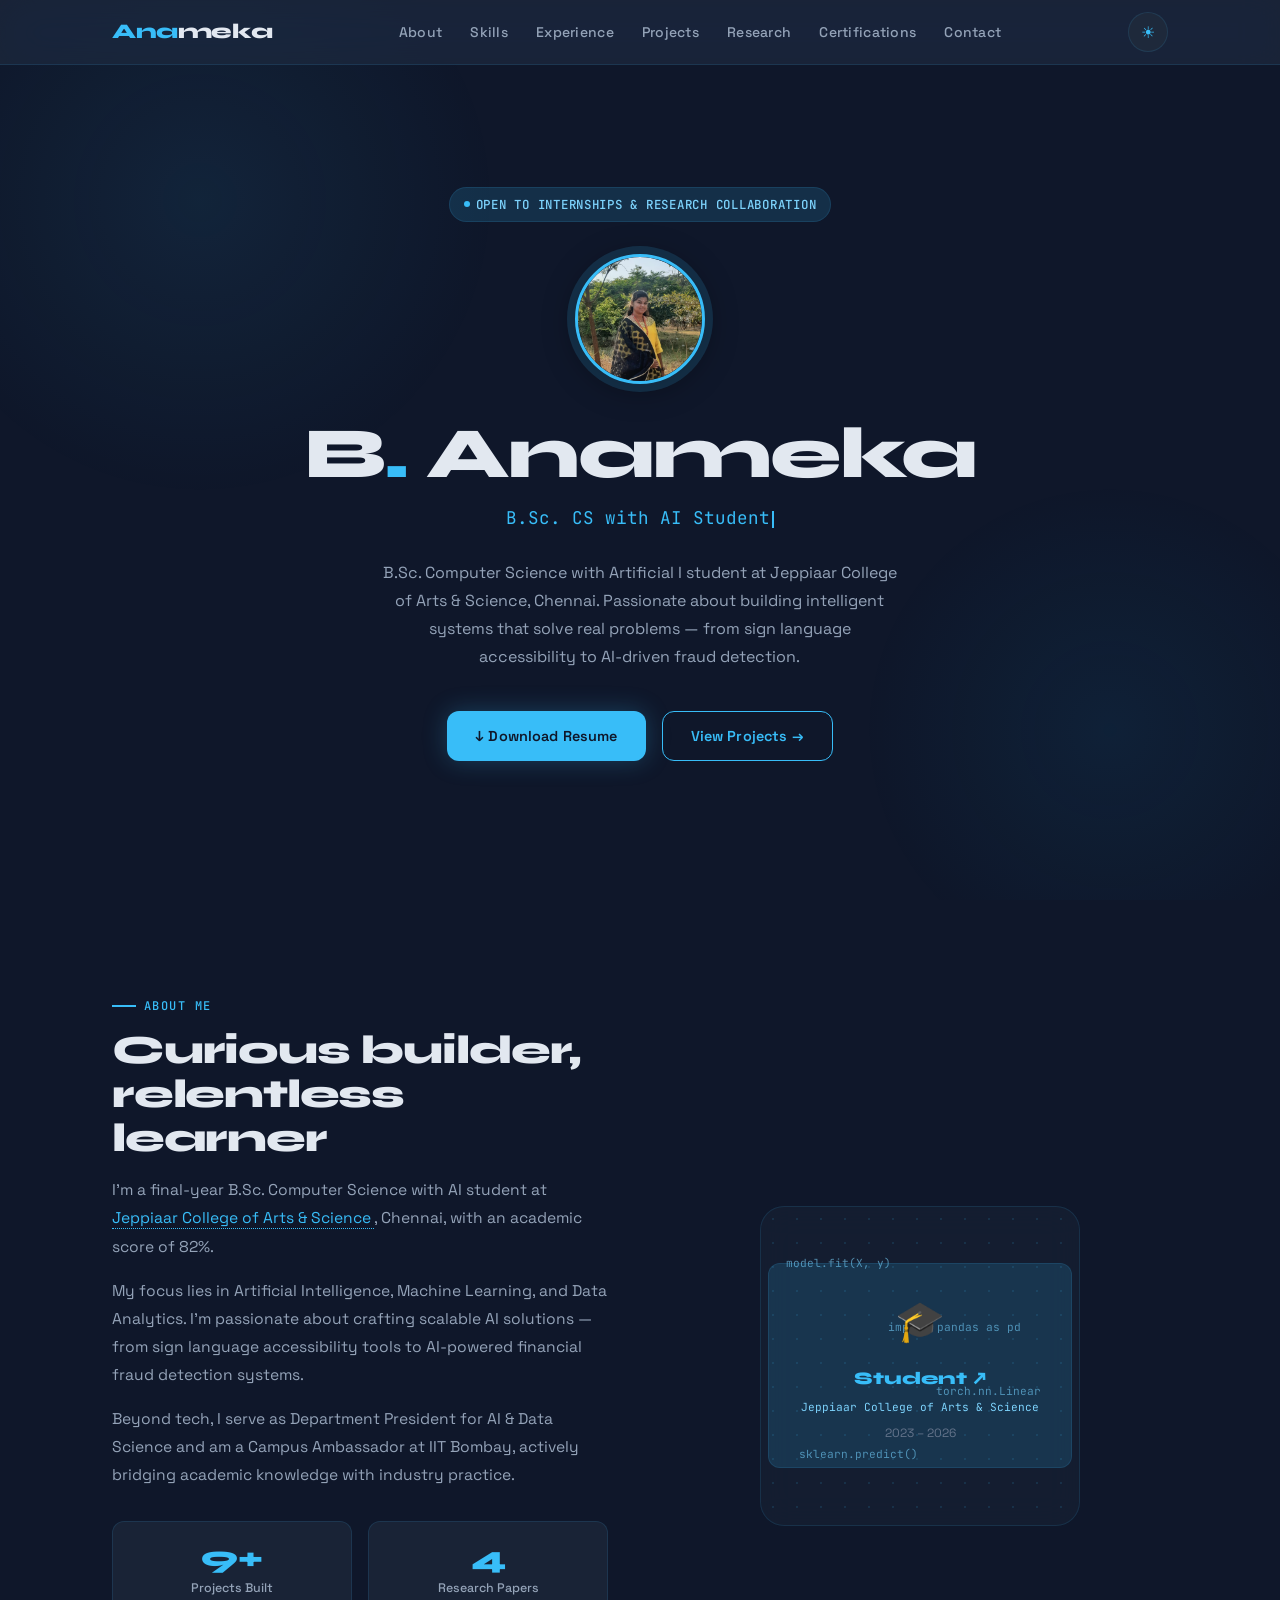
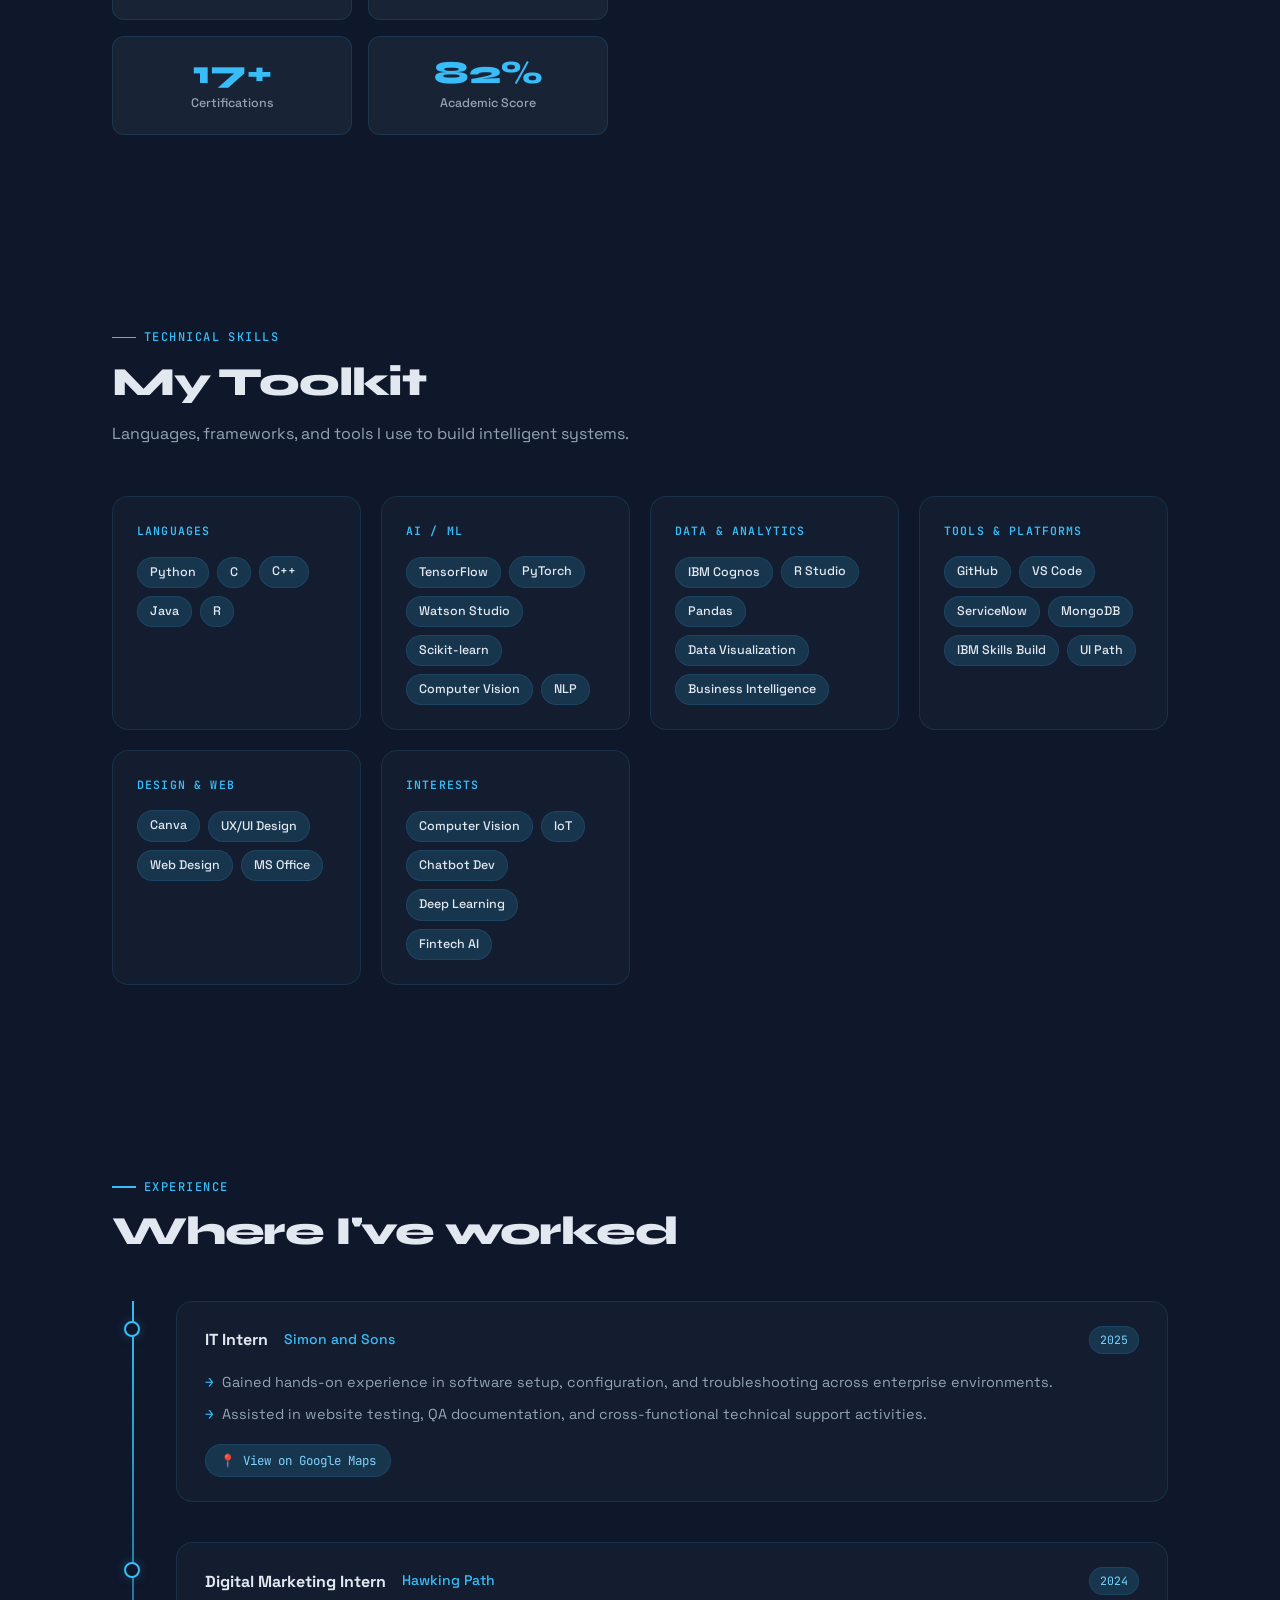
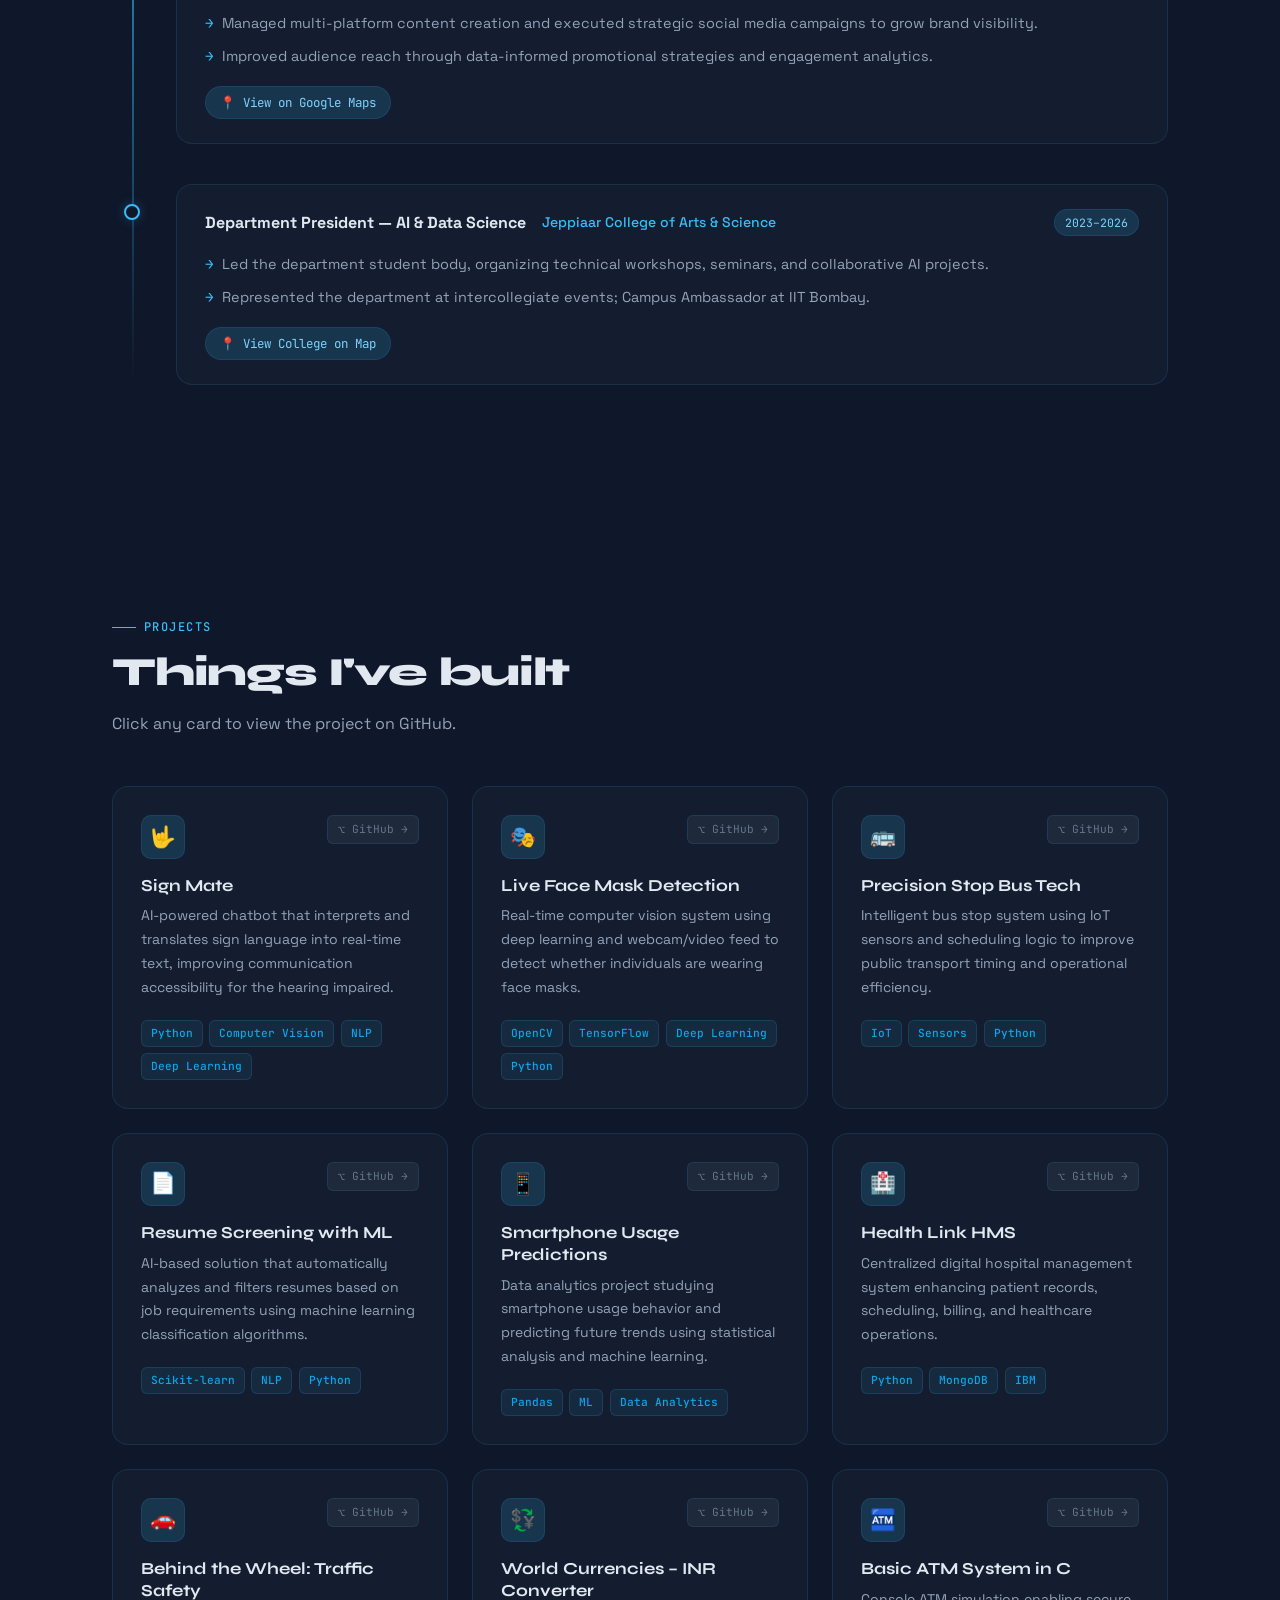
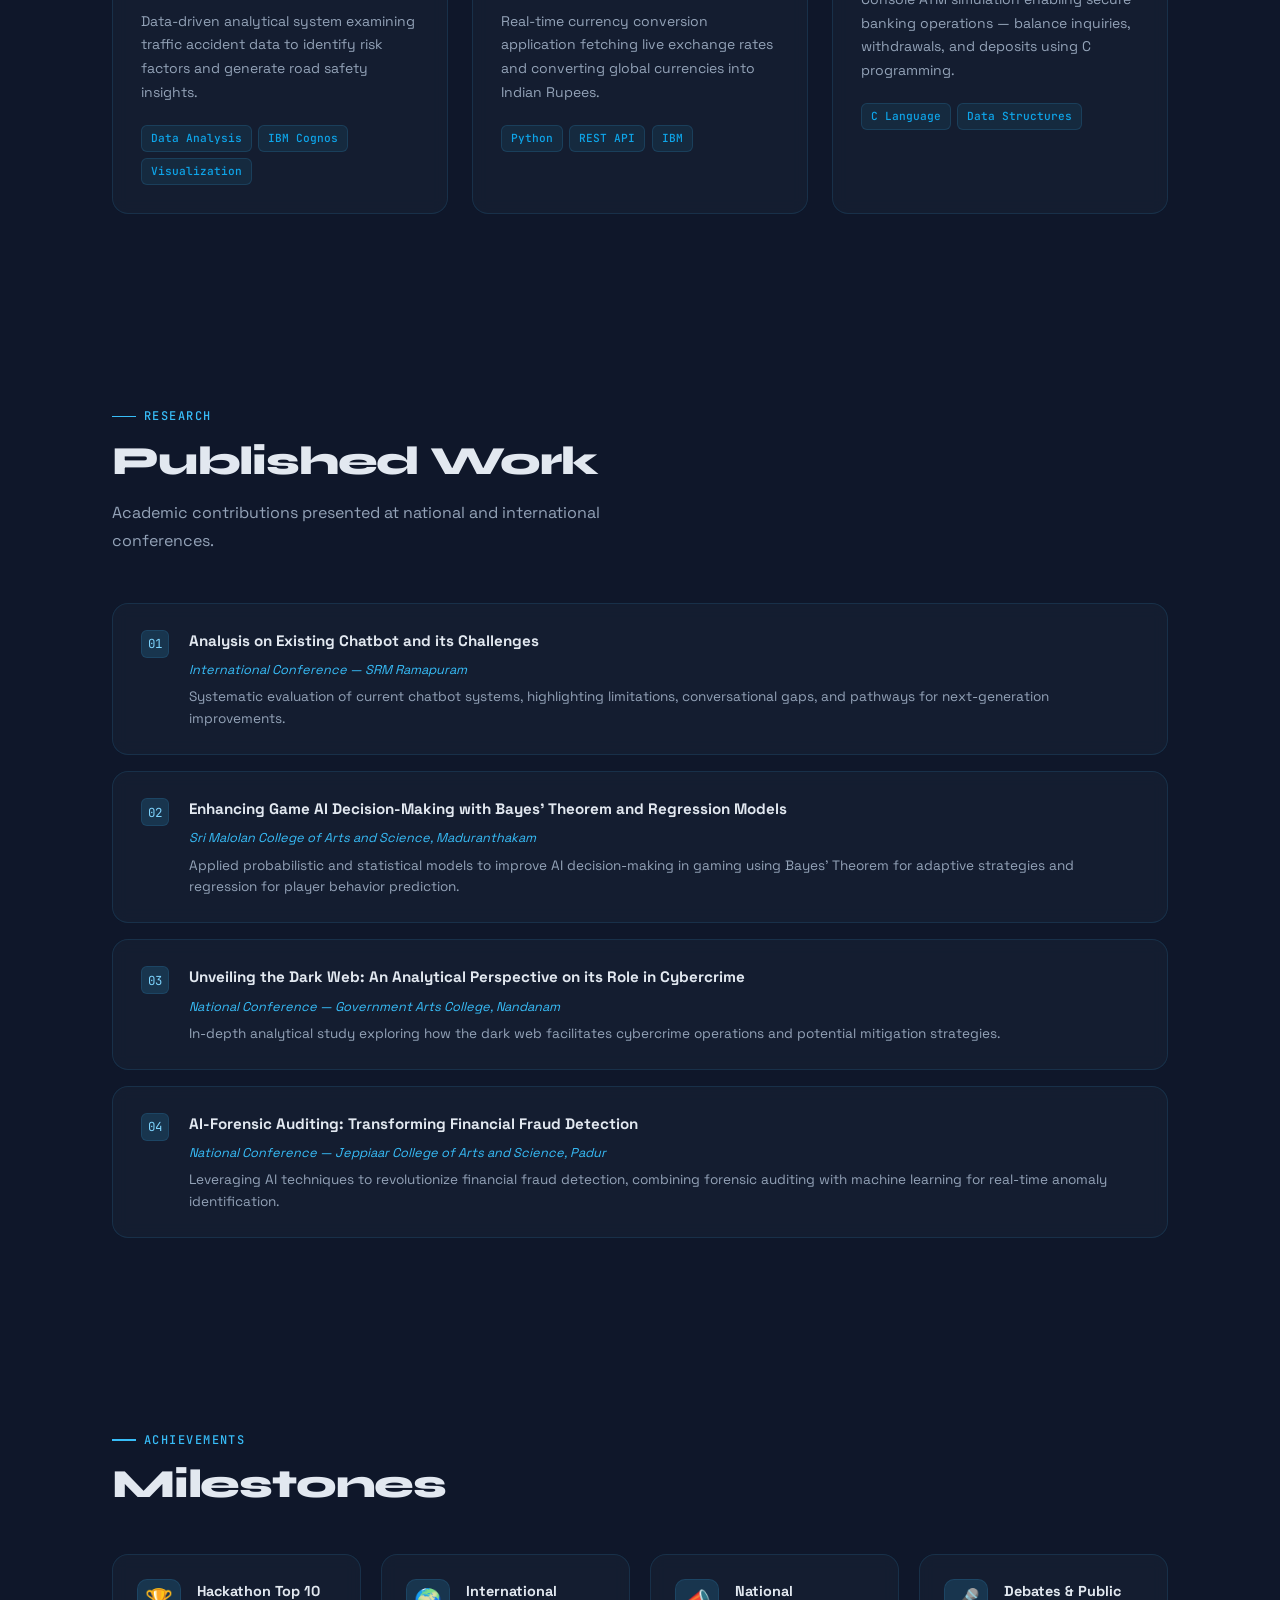
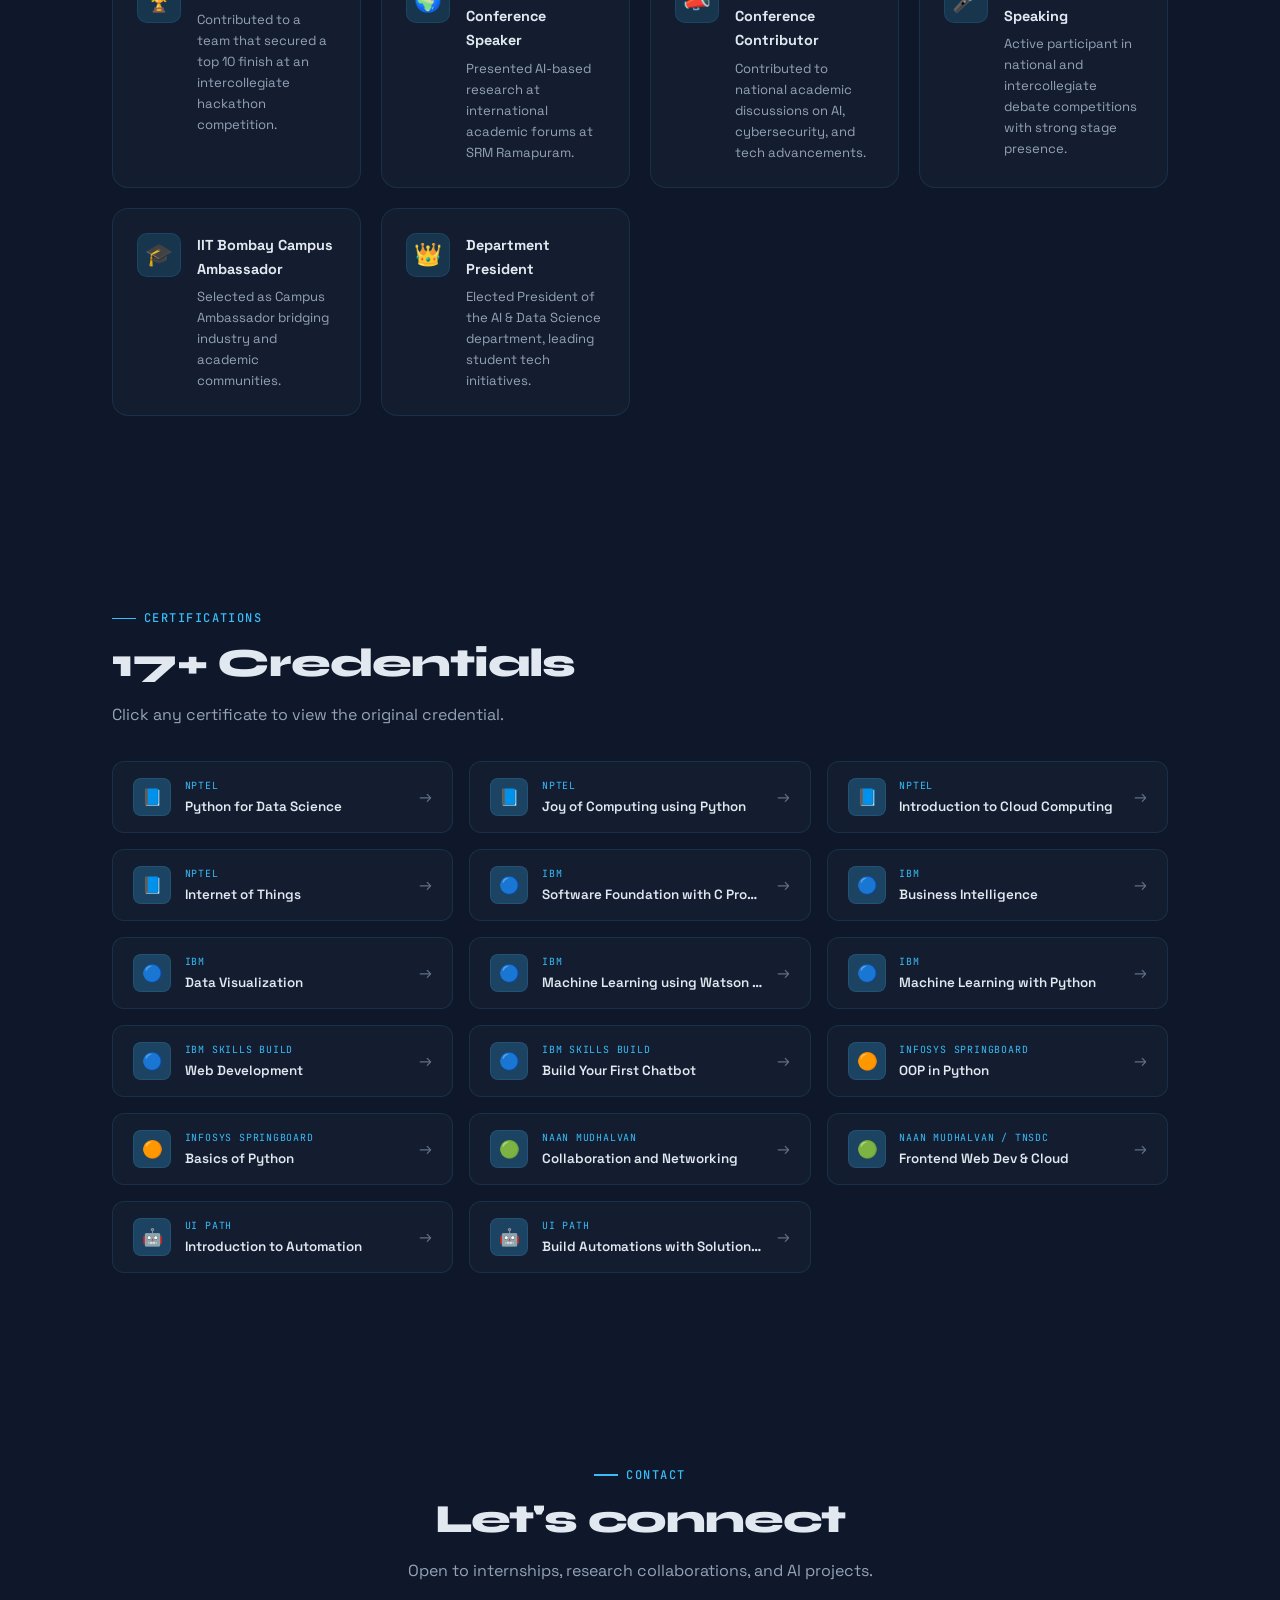
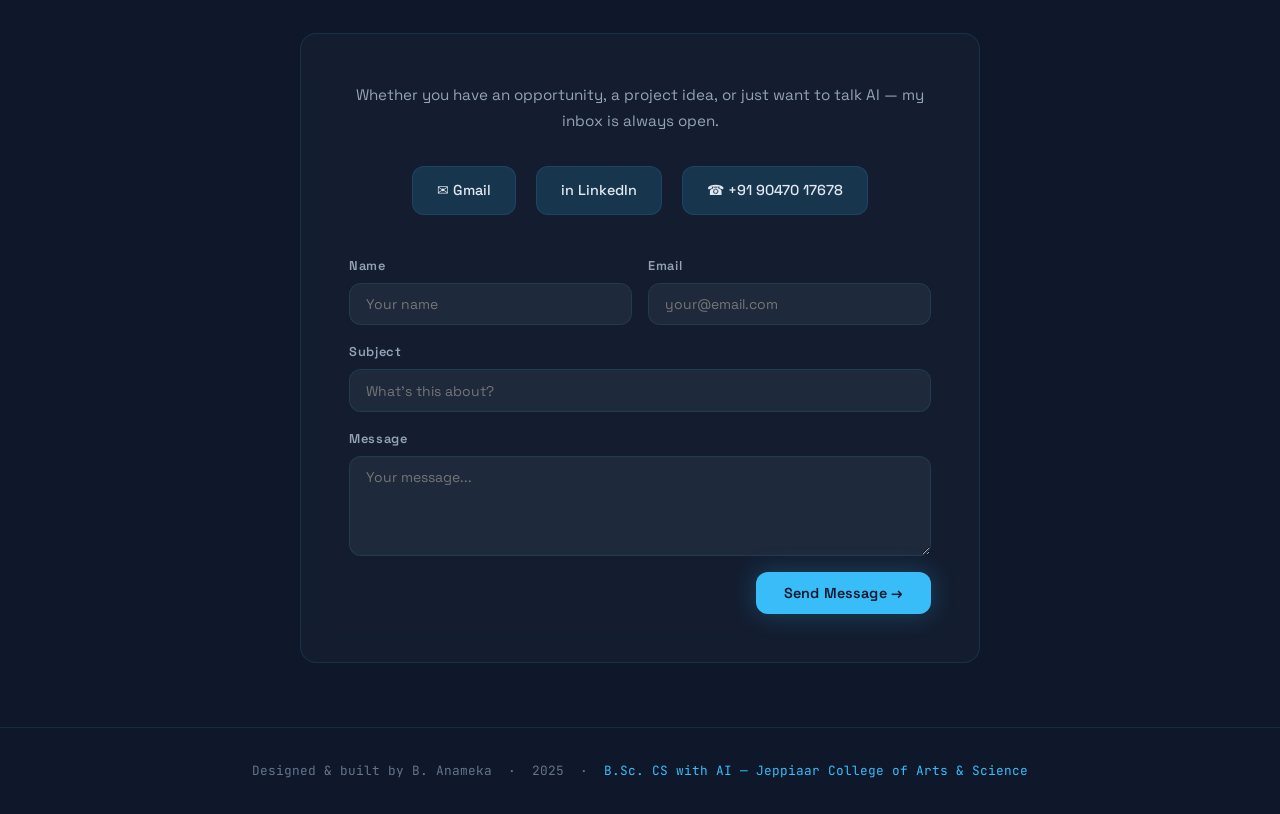
==== commit 84b2521c: "index.html" ====
--- a/index.html
+++ b/index.html
@@ -211,7 +211,7 @@
     -->
     <div class="avatar-wrap" id="avatar-container">
       <img
-        src="C:\Users\acer\OneDrive\Desktop\RESUME_PORTFOLIO_ANAME\Profile.jpg.jpeg"
+        src="Profile.jpg.jpeg"
         alt="B. Anameka profile photo"
         id="profile-img"
         onerror="document.getElementById('profile-img').style.display='none'; document.getElementById('avatar-initials').style.display='flex';"
@@ -250,7 +250,7 @@
       ║     the file when clicked                    ║
       ╚══════════════════════════════════════════════╝
       -->
-      <a href="C:\Users\acer\OneDrive\Desktop\RESUME_PORTFOLIO_ANAME\Resume_ANAMEKA.pdf" download="B_Anameka_Resume.pdf" class="btn btn-primary">
+      <a href="Resume_ANAMEKA.pdf" download="B_Anameka_Resume.pdf" class="btn btn-primary">
         ↓ Download Resume
       </a>
       <a href="#projects" class="btn btn-outline">View Projects →</a>
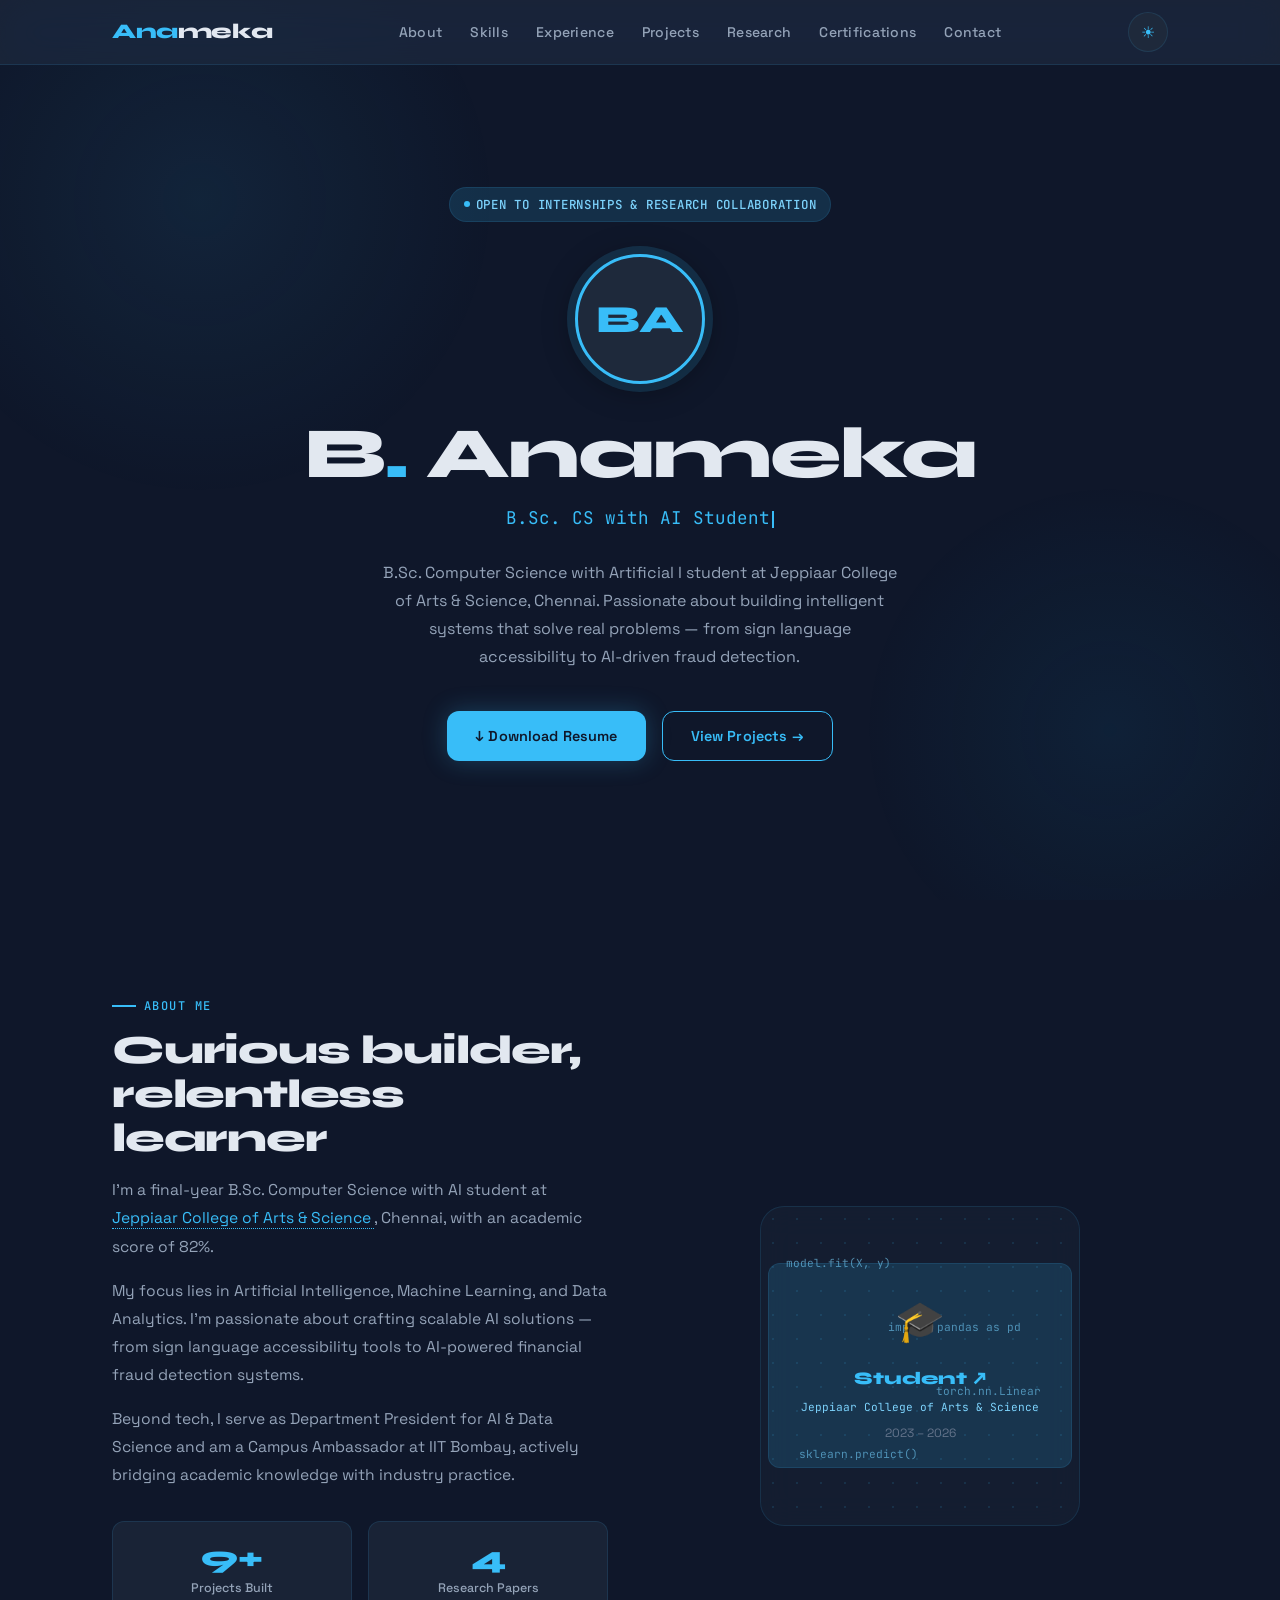
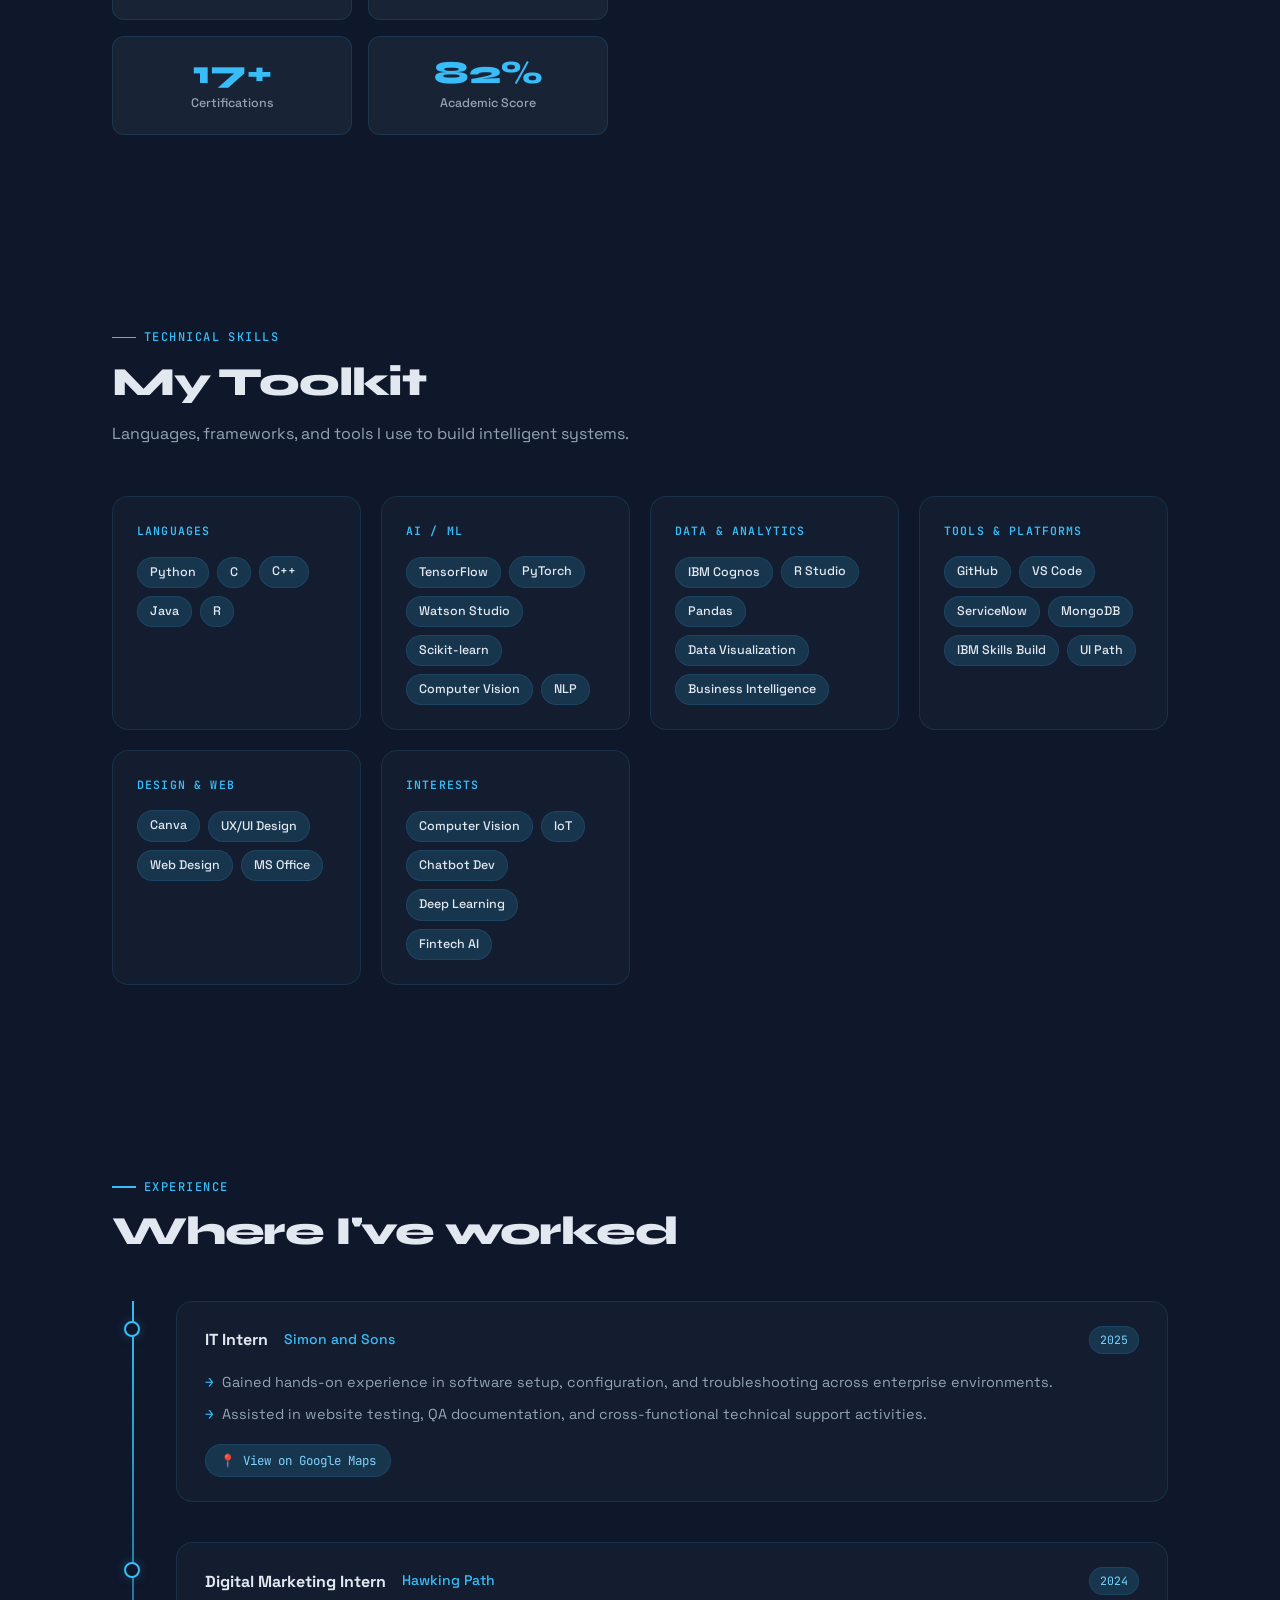
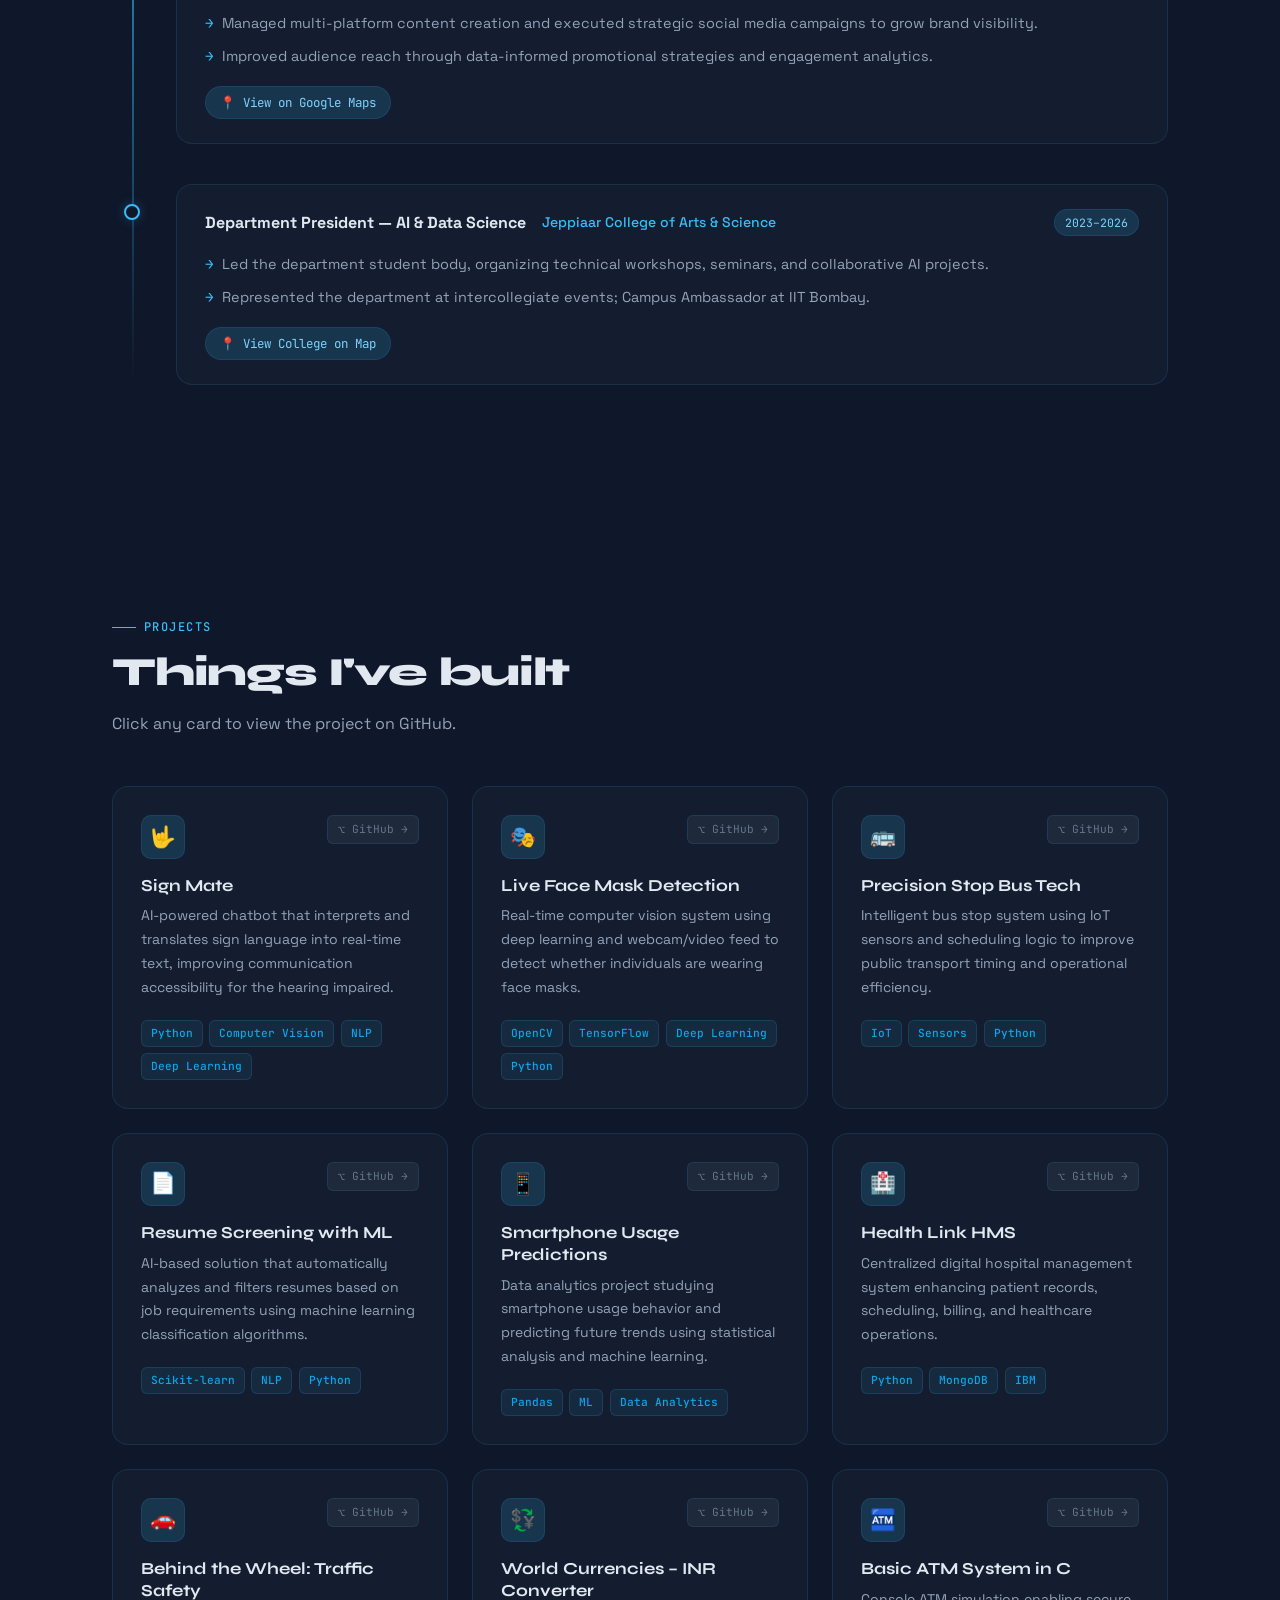
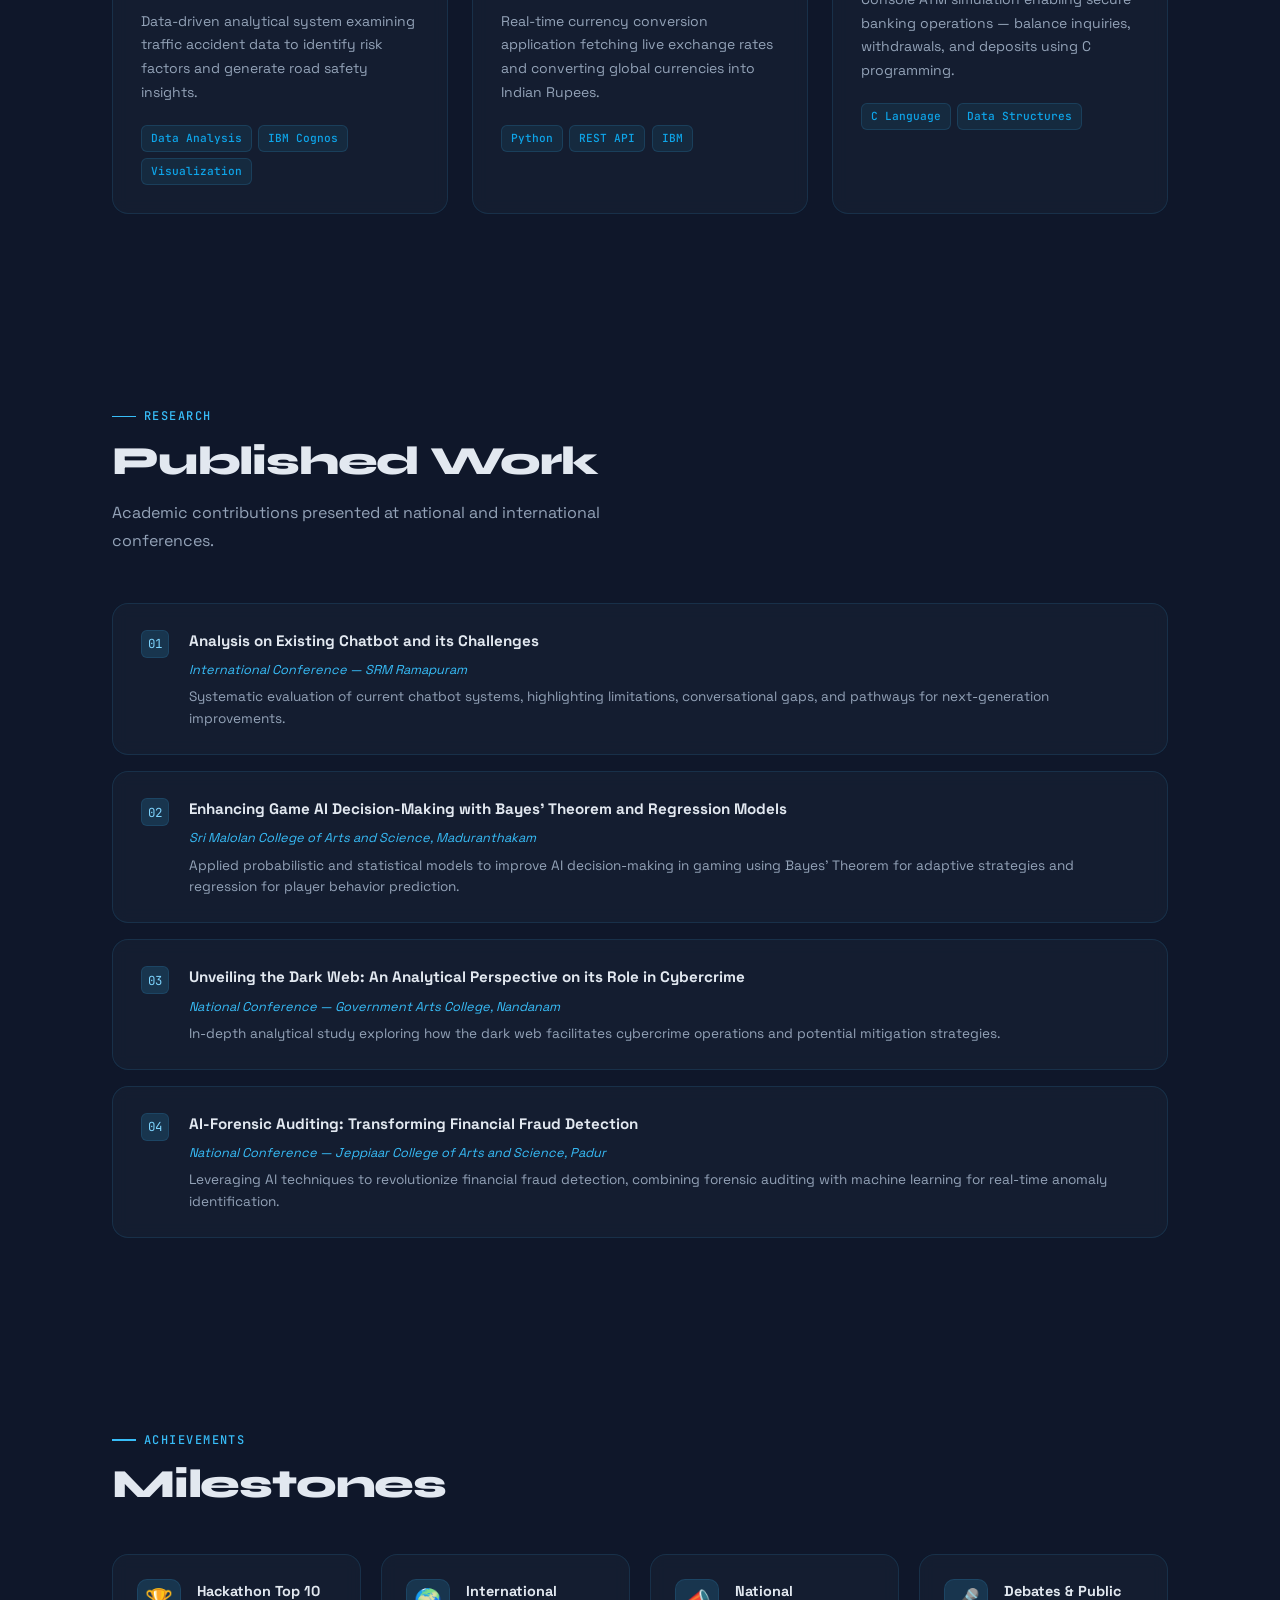
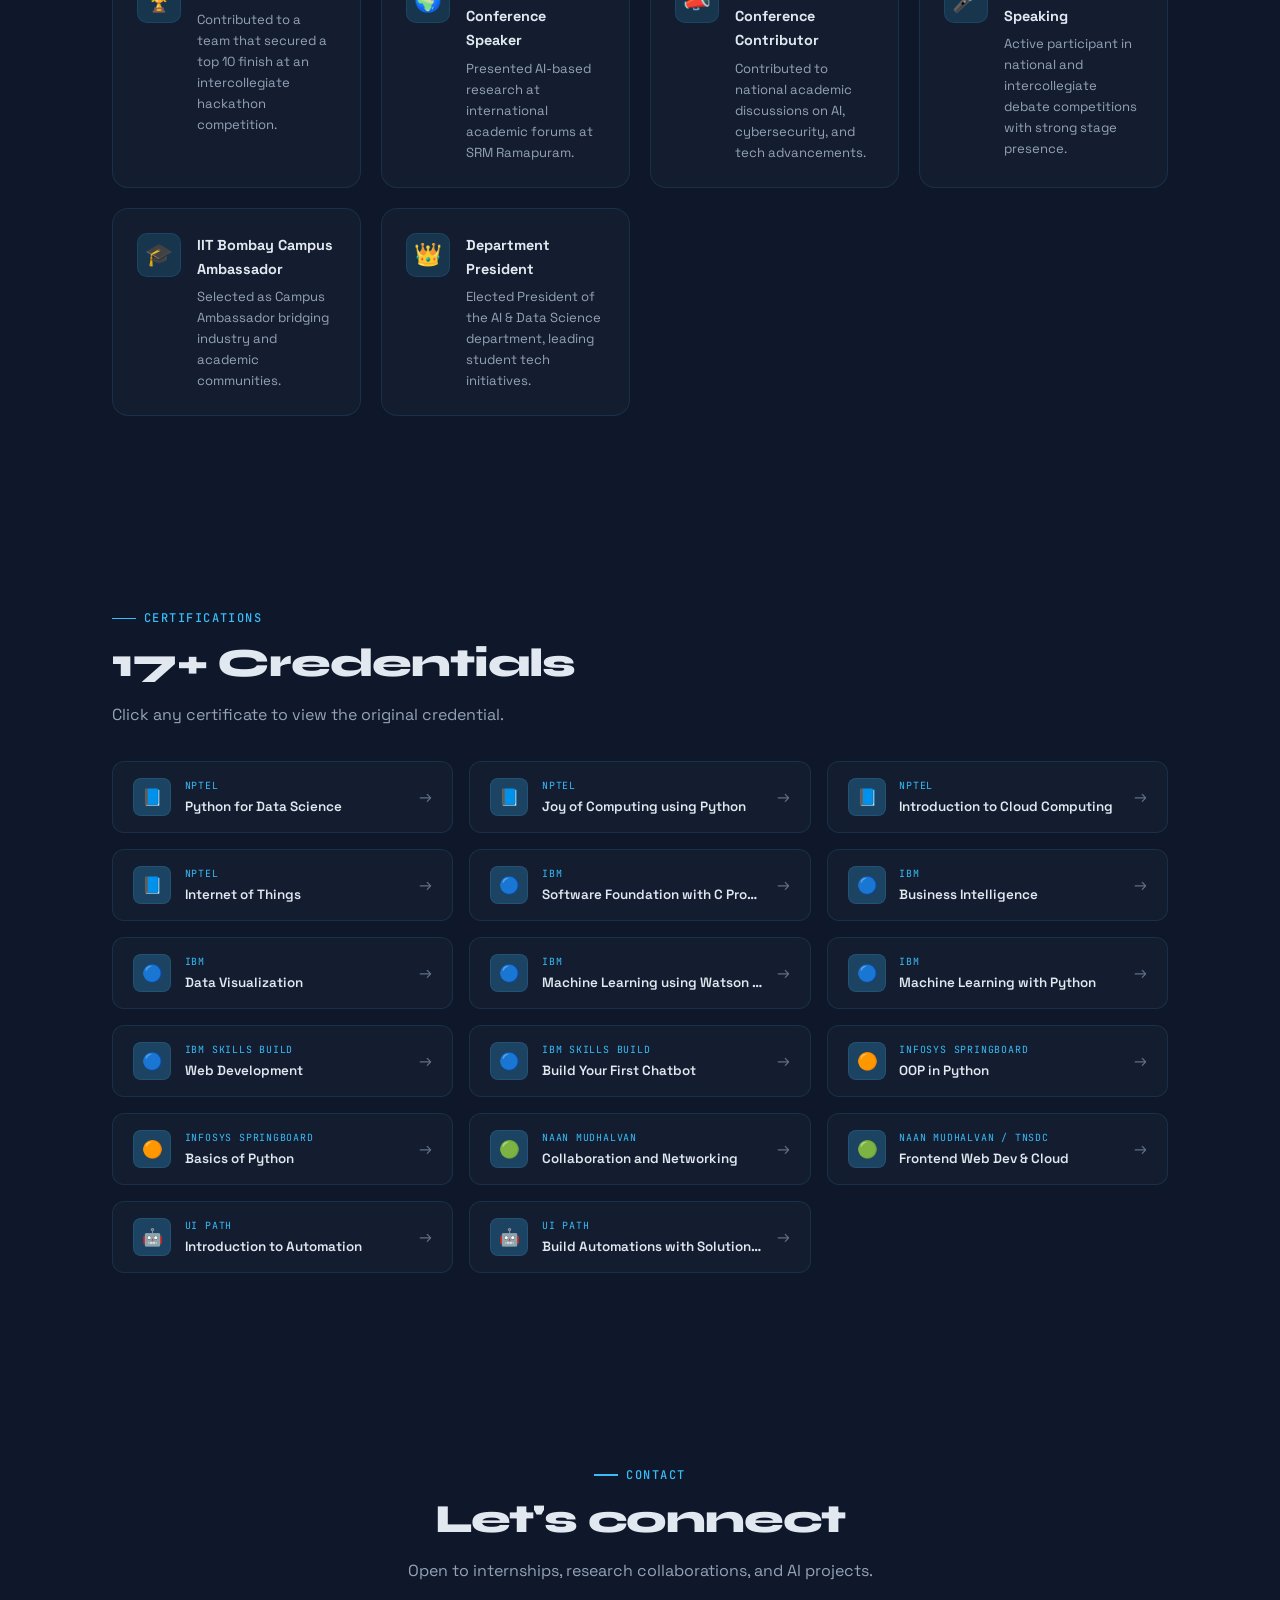
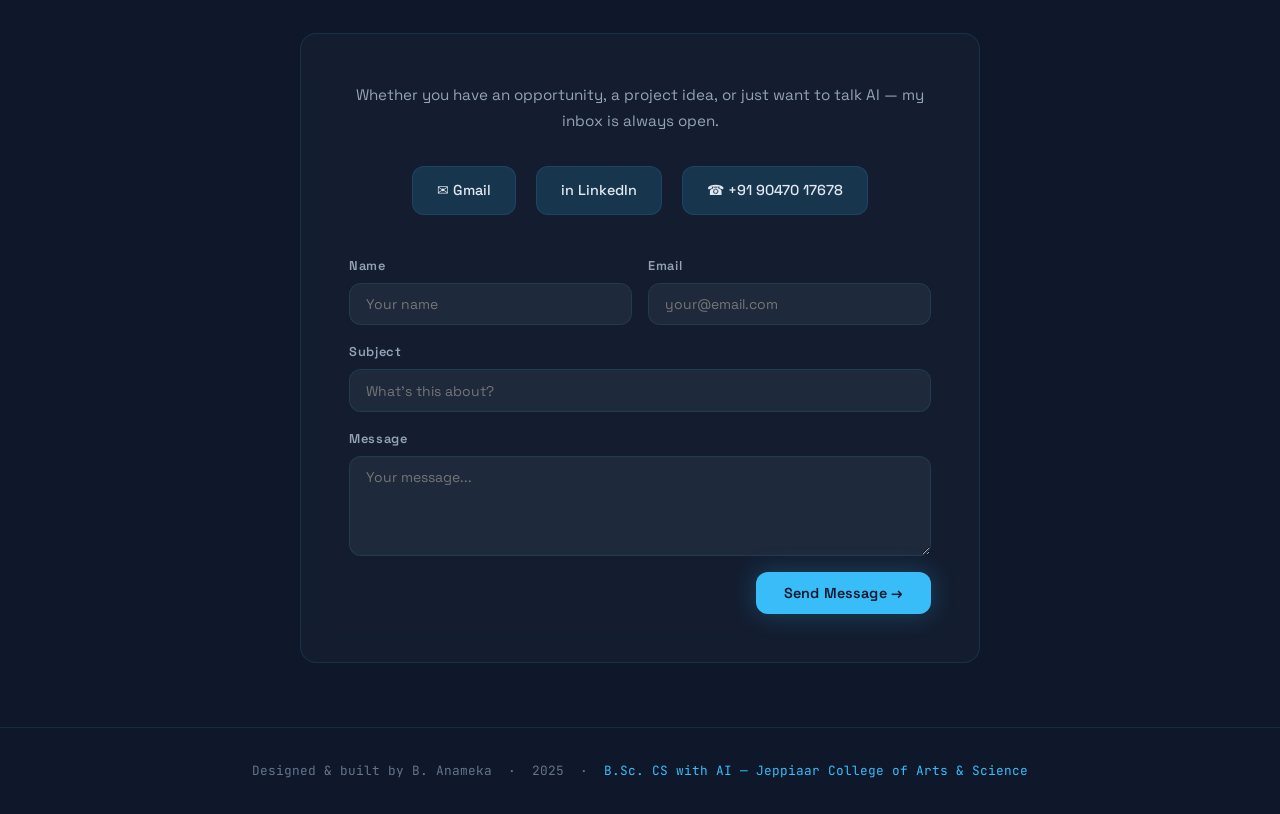
==== commit 3de9db3e: "Rename RESUME_PORTFOLIO_ANAME/anameka-portfolio.html to index.html" ====
--- a/index.html
+++ b/index.html
@@ -211,7 +211,7 @@
     -->
     <div class="avatar-wrap" id="avatar-container">
       <img
-        src="Profile.jpg.jpeg"
+        src="C:\Users\acer\OneDrive\Desktop\RESUME_PORTFOLIO_ANAME\Profile.jpg.jpeg"
         alt="B. Anameka profile photo"
         id="profile-img"
         onerror="document.getElementById('profile-img').style.display='none'; document.getElementById('avatar-initials').style.display='flex';"
@@ -250,7 +250,7 @@
       ║     the file when clicked                    ║
       ╚══════════════════════════════════════════════╝
       -->
-      <a href="Resume_ANAMEKA.pdf" download="B_Anameka_Resume.pdf" class="btn btn-primary">
+      <a href="C:\Users\acer\OneDrive\Desktop\RESUME_PORTFOLIO_ANAME\Resume_ANAMEKA.pdf" download="B_Anameka_Resume.pdf" class="btn btn-primary">
         ↓ Download Resume
       </a>
       <a href="#projects" class="btn btn-outline">View Projects →</a>
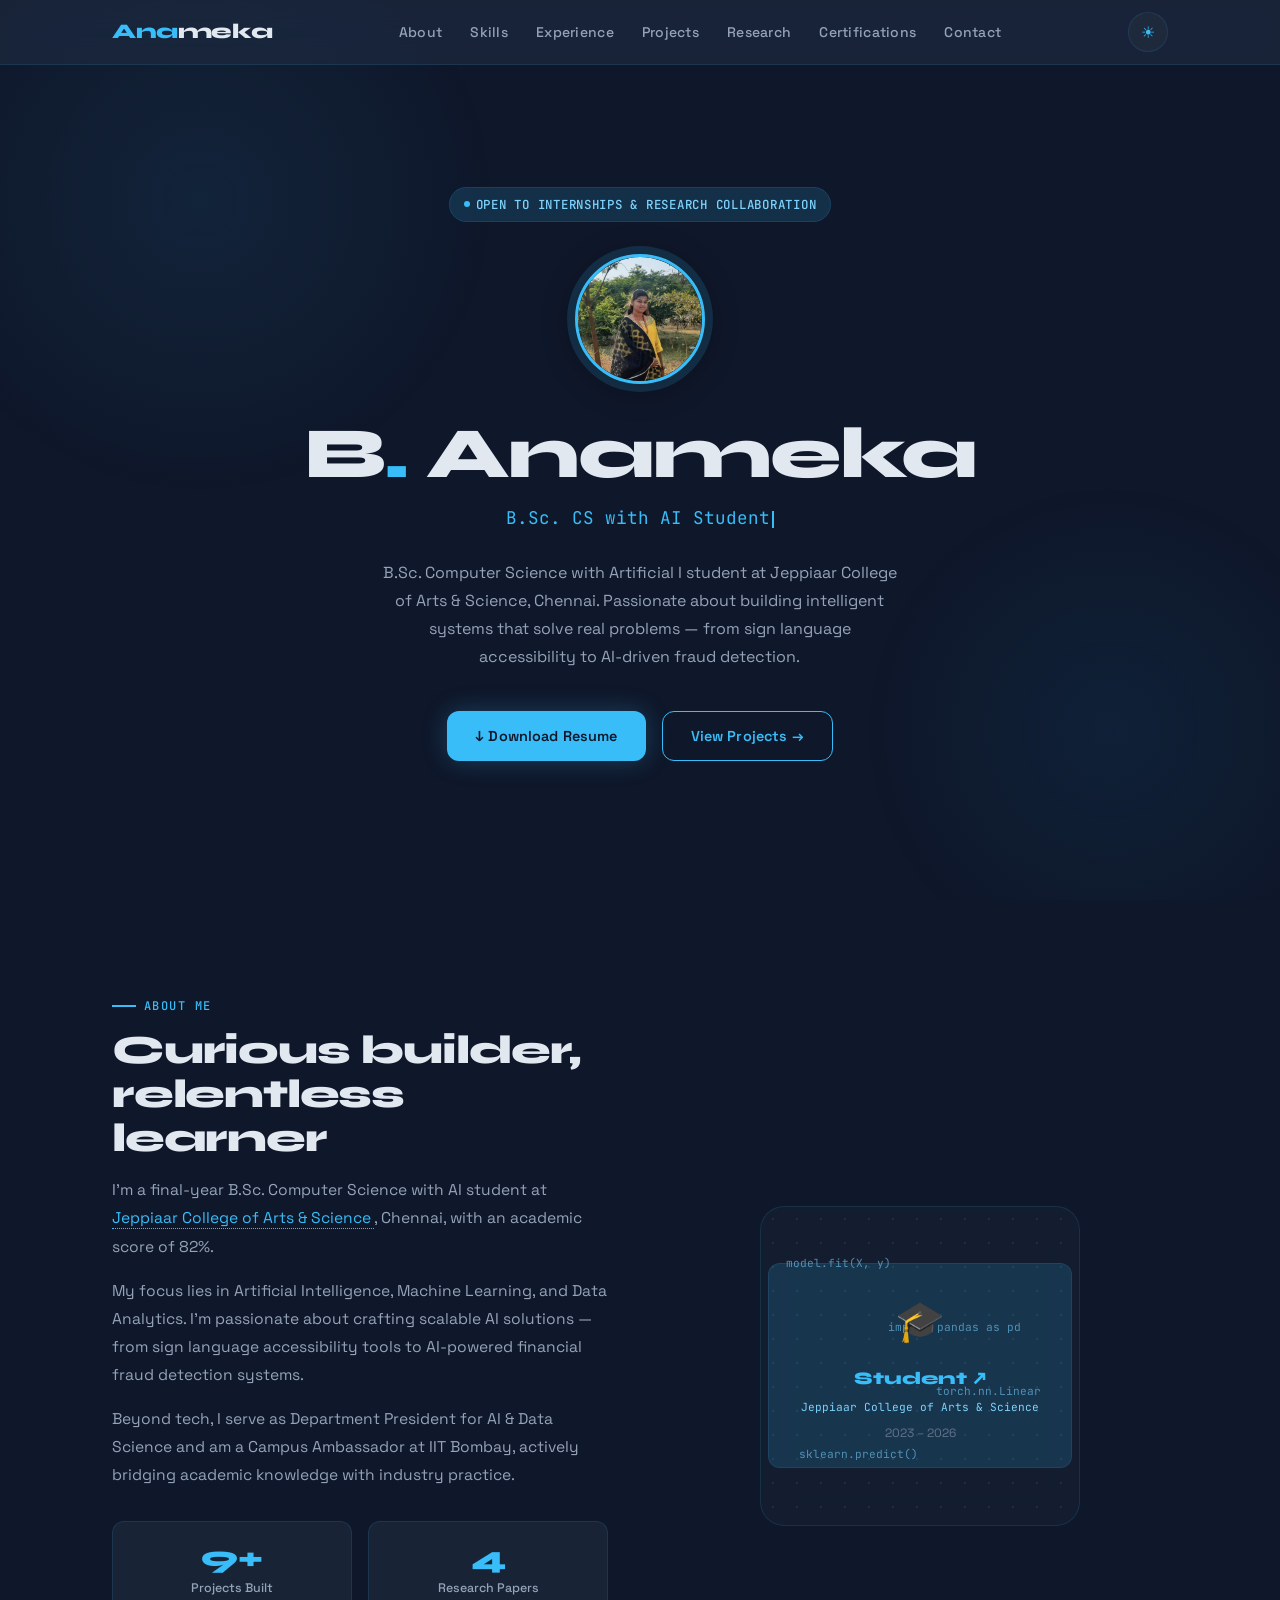
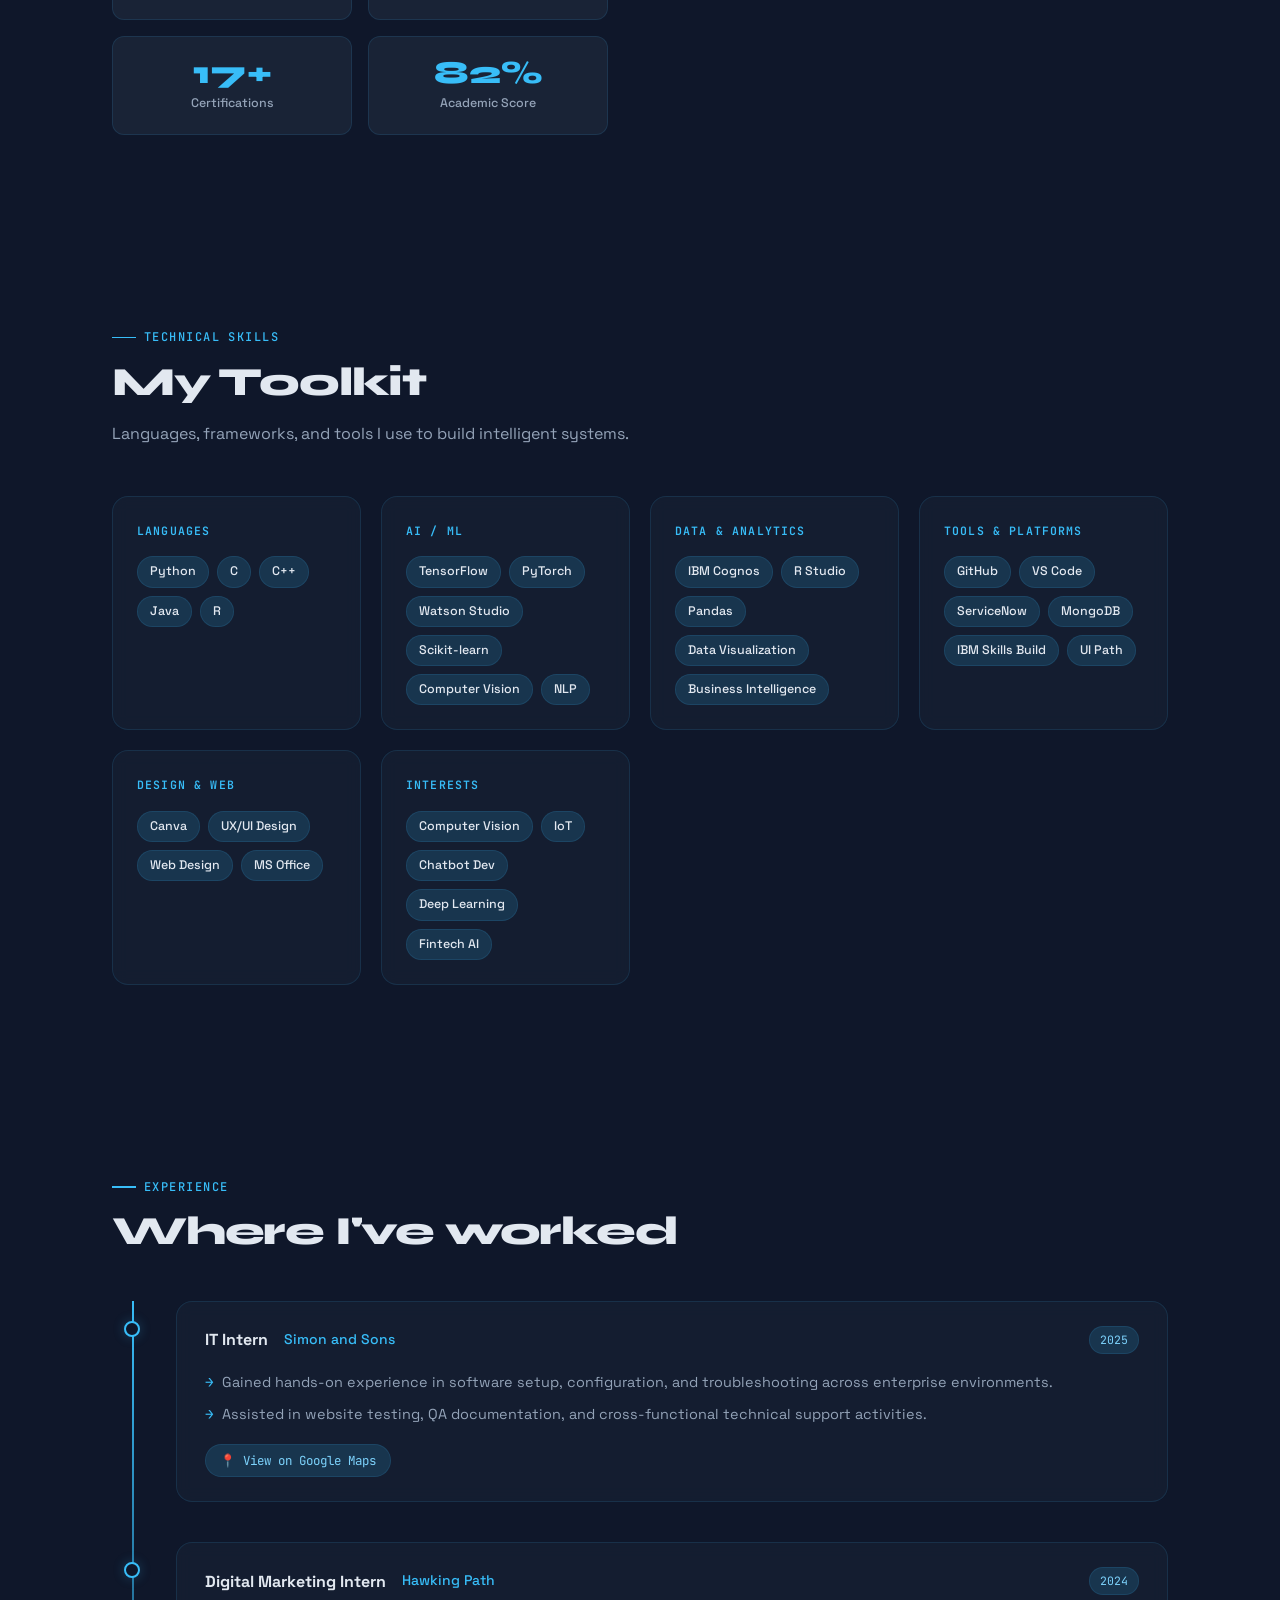
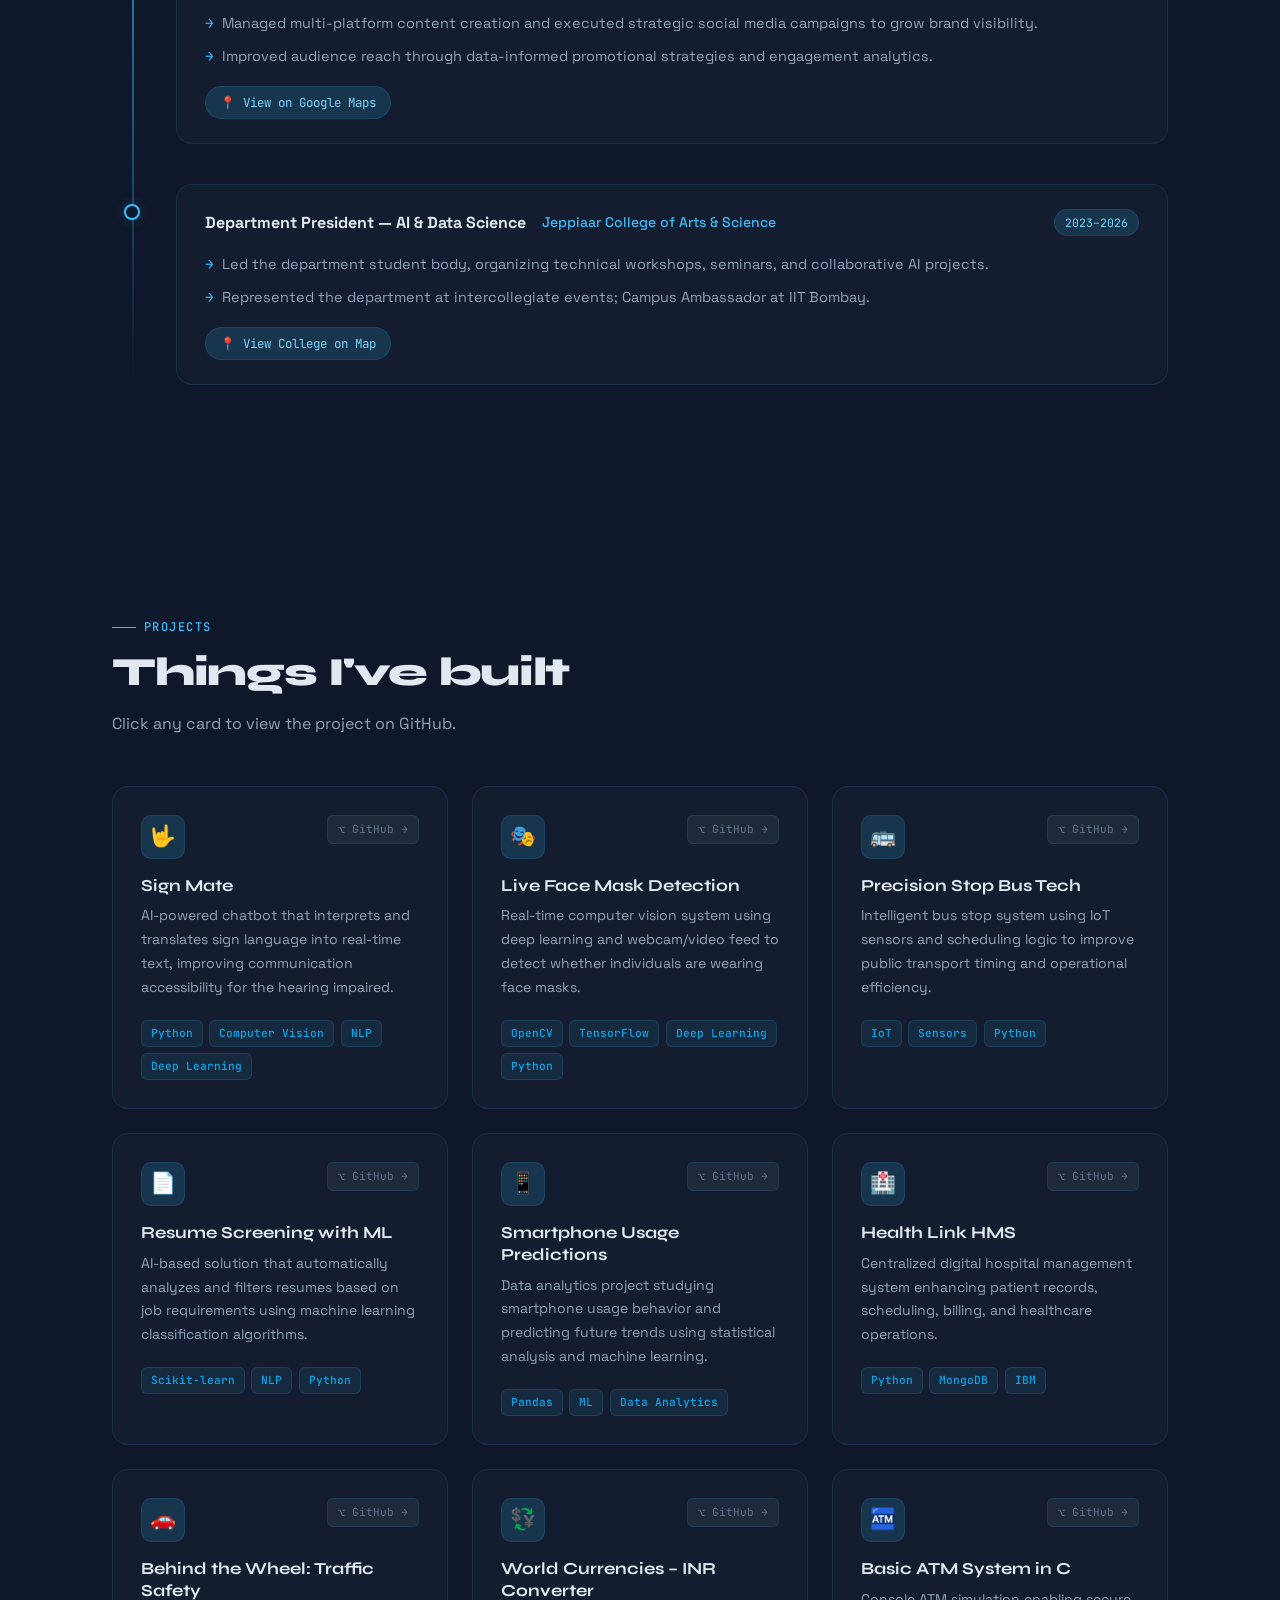
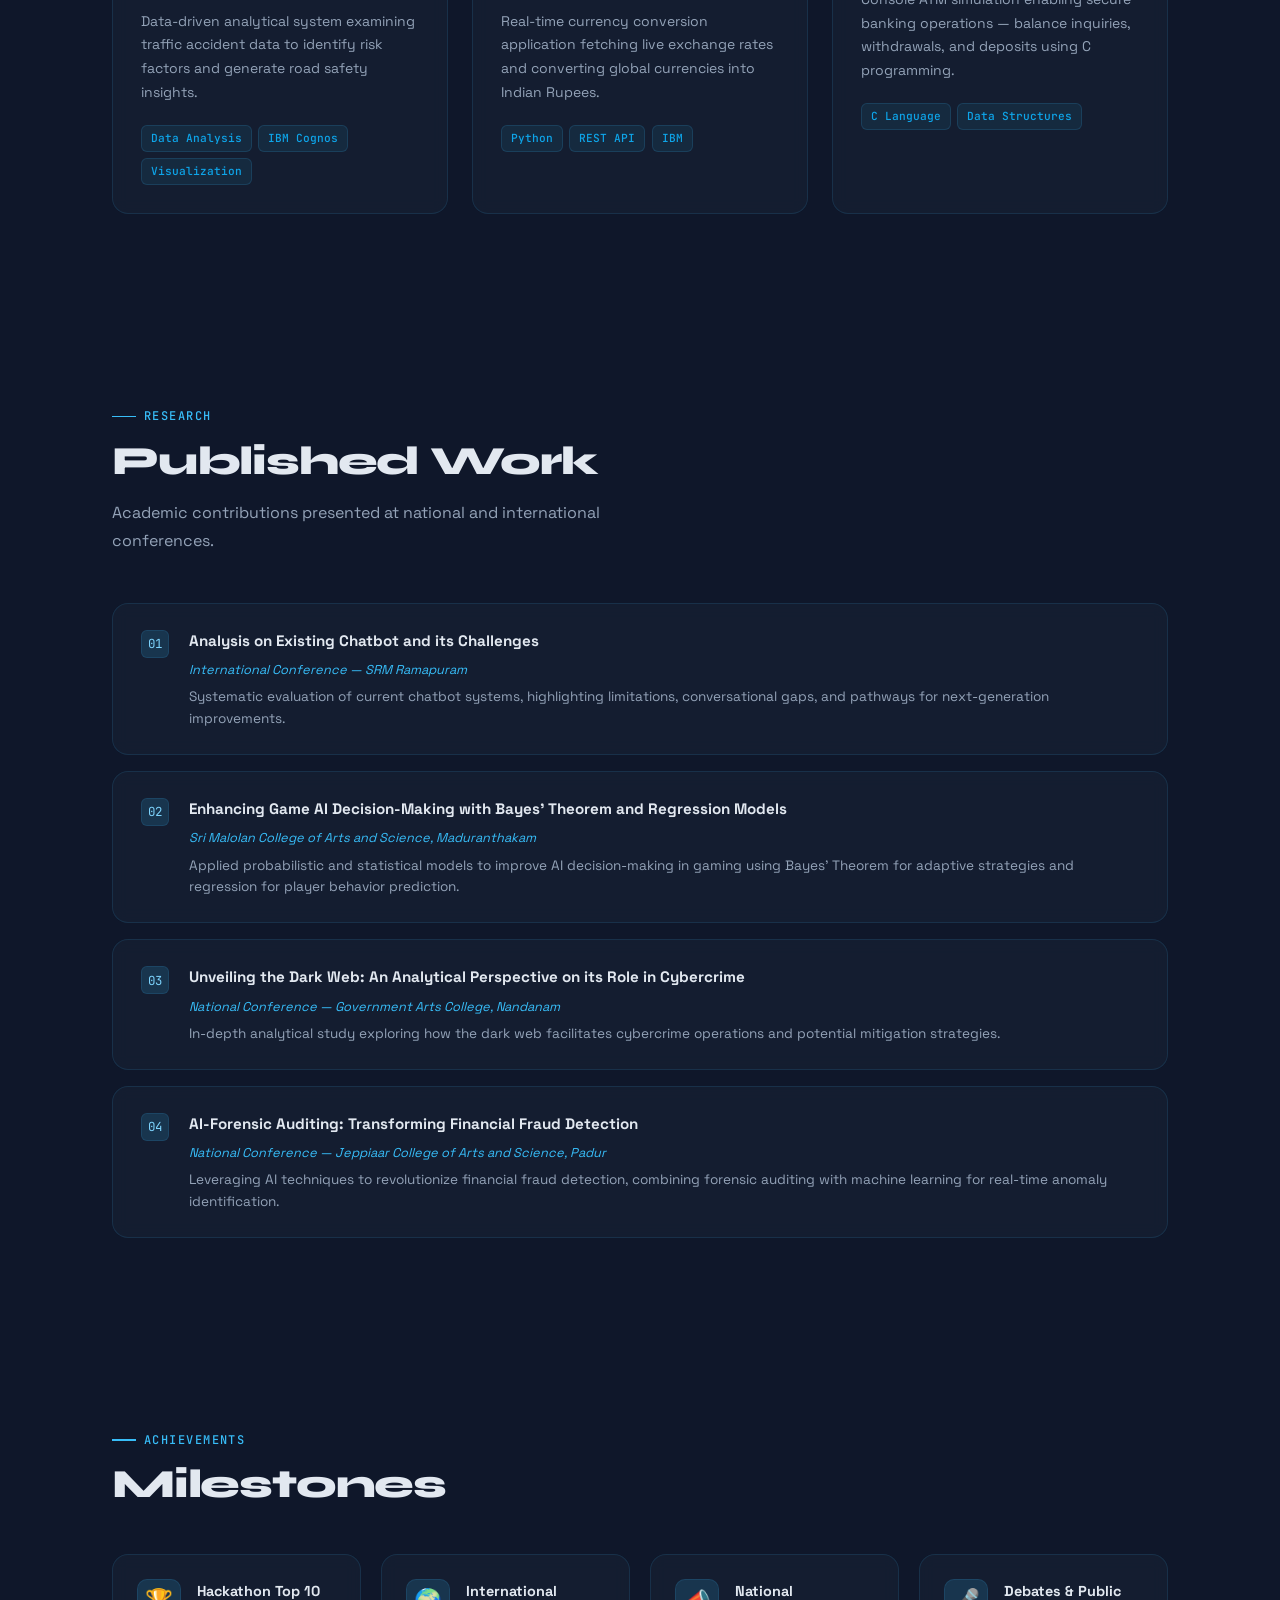
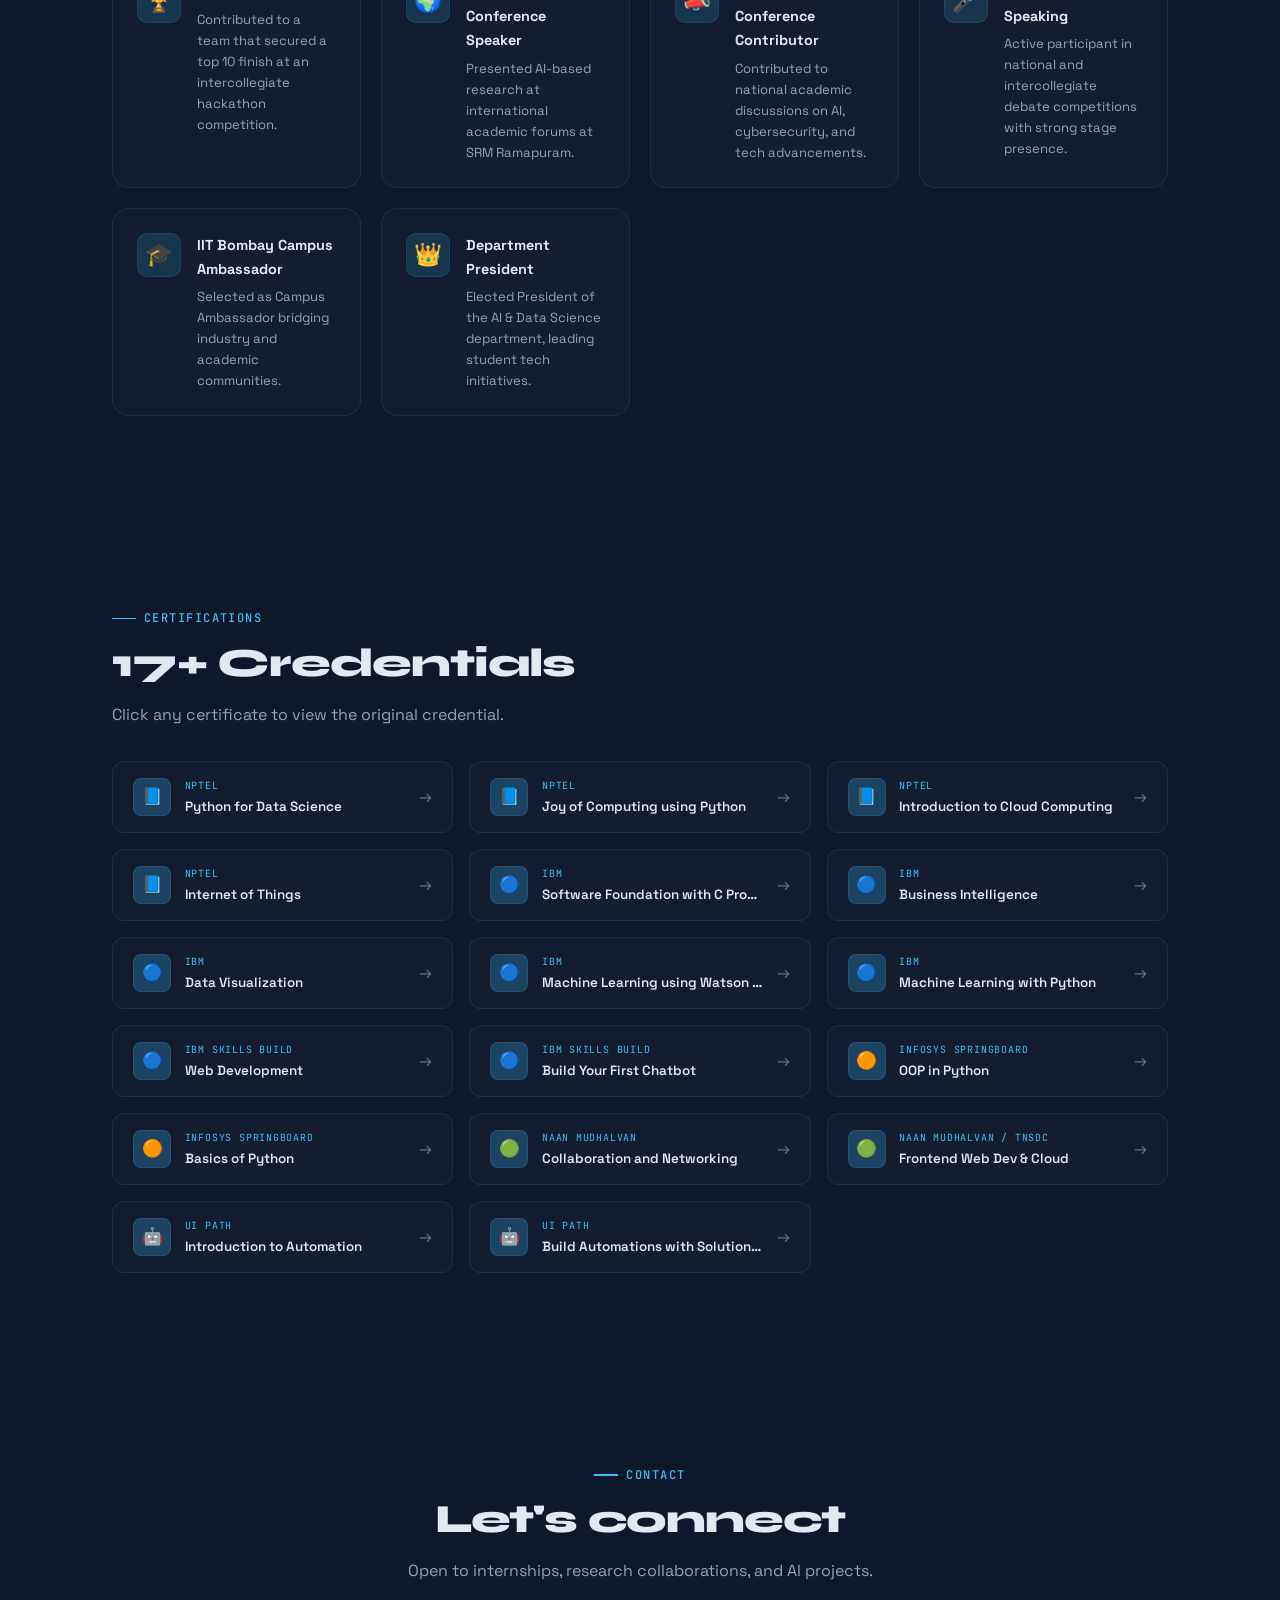
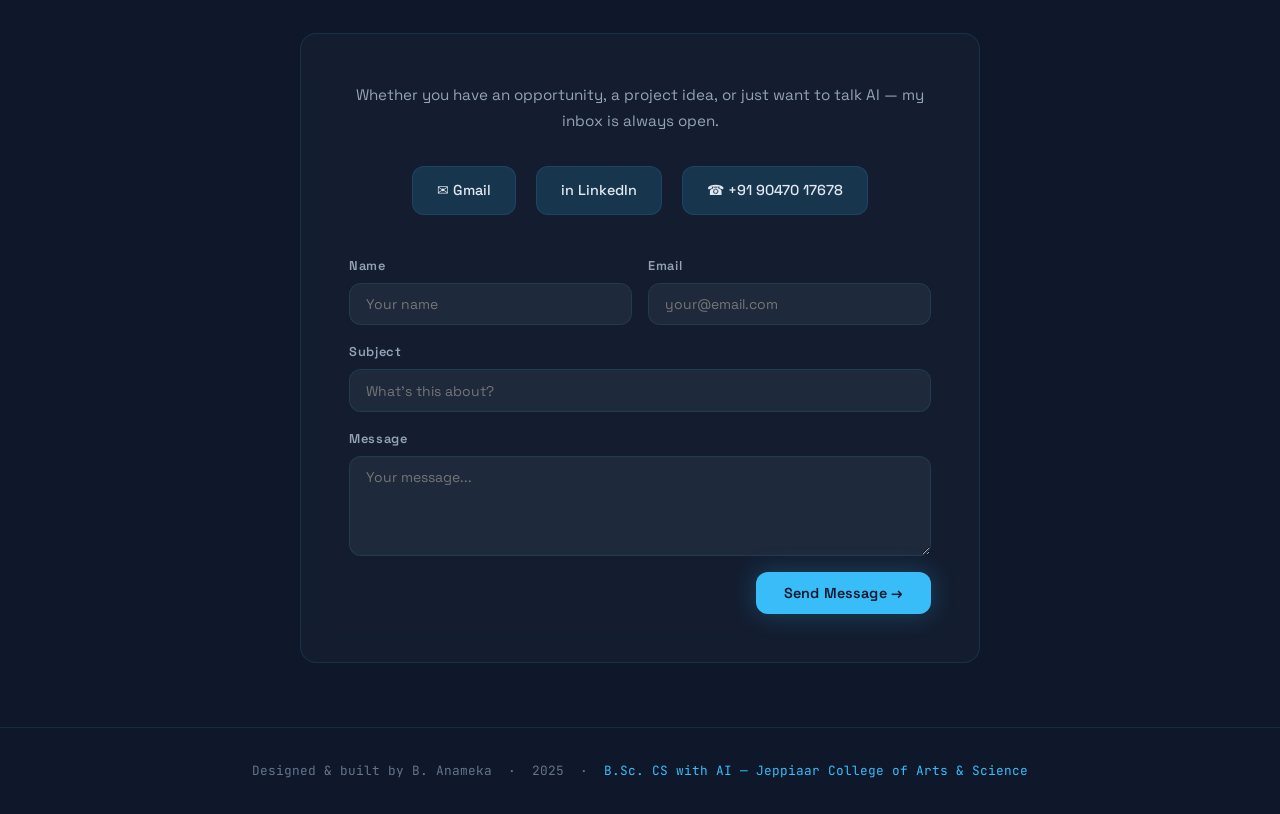
==== commit 1b1792a2: "Rename anameka-portfolio.html to index.html" ====
--- a/index.html
+++ b/index.html
@@ -211,7 +211,7 @@
     -->
     <div class="avatar-wrap" id="avatar-container">
       <img
-        src="C:\Users\acer\OneDrive\Desktop\RESUME_PORTFOLIO_ANAME\Profile.jpg.jpeg"
+        src="Profile.jpg.jpeg"
         alt="B. Anameka profile photo"
         id="profile-img"
         onerror="document.getElementById('profile-img').style.display='none'; document.getElementById('avatar-initials').style.display='flex';"
@@ -250,7 +250,7 @@
       ║     the file when clicked                    ║
       ╚══════════════════════════════════════════════╝
       -->
-      <a href="C:\Users\acer\OneDrive\Desktop\RESUME_PORTFOLIO_ANAME\Resume_ANAMEKA.pdf" download="B_Anameka_Resume.pdf" class="btn btn-primary">
+      <a href="Resume_ANAMEKA.pdf" download="B_Anameka_Resume.pdf" class="btn btn-primary">
         ↓ Download Resume
       </a>
       <a href="#projects" class="btn btn-outline">View Projects →</a>
